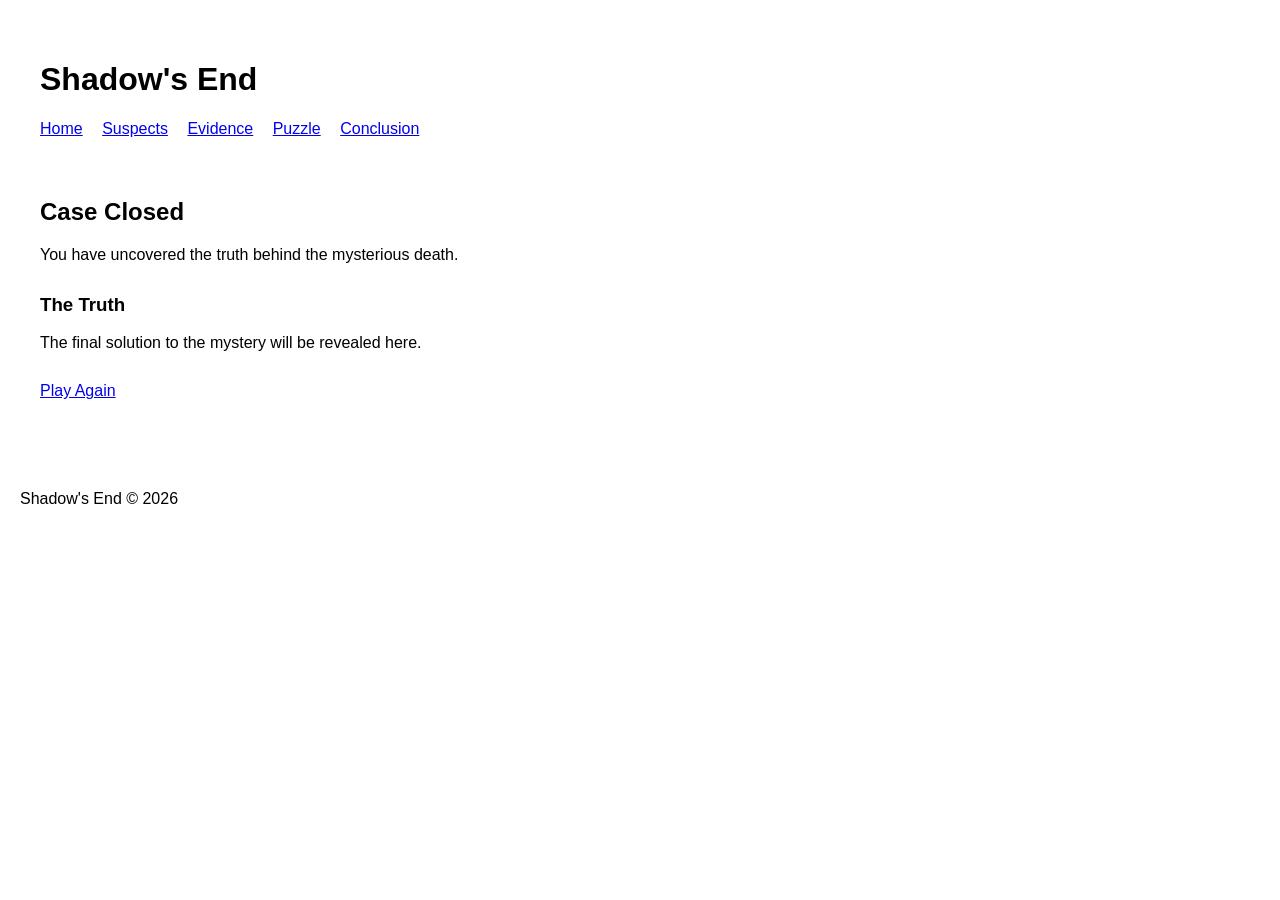
==== conclusion.html @ 4c52d328 "addede basic puzzle, evidence, conclusion and style.css for editing" ====
<!DOCTYPE html>
<html lang="en">

<head>
    <meta charset="UTF-8">
    <meta name="viewport" content="width=device-width, initial-scale=1.0">

    <title>Shadow's End - Conclusion</title>

    <link rel="stylesheet" href="styles.css">
</head>

<body>

    <!-- Header -->
    <header>

        <h1>Shadow's End</h1>

        <nav>
            <a href="index.html">Home</a>
            <a href="suspects.html">Suspects</a>
            <a href="evidence.html">Evidence</a>
            <a href="puzzle.html">Puzzle</a>
            <a href="conclusion.html">Conclusion</a>
        </nav>

    </header>


    <!-- Main Content -->
    <main>

        <section>

            <h2>Case Closed</h2>

            <p>
                You have uncovered the truth behind the mysterious death.
            </p>

        </section>


        <!-- Final Reveal -->
        <section>

            <h3>The Truth</h3>

            <p>
                The final solution to the mystery will be revealed here.
            </p>

        </section>


        <!-- Replay -->
        <section>

            <a href="index.html">Play Again</a>

        </section>

    </main>


    <footer>

        <p>Shadow's End &copy; 2026</p>

    </footer>

</body>

</html>
---- styles.css ----
body {
    font-family: Arial, sans-serif;
    margin: 0;
    padding: 20px;
}


/* Header */

header {
    padding: 20px;
}


/* Navigation */

nav a {
    margin-right: 15px;
}


/* Main Content */

main {
    padding: 20px;
}


/* Sections */

section {
    margin-bottom: 30px;
}


/* Footer */

footer {
    margin-top: 40px;
}
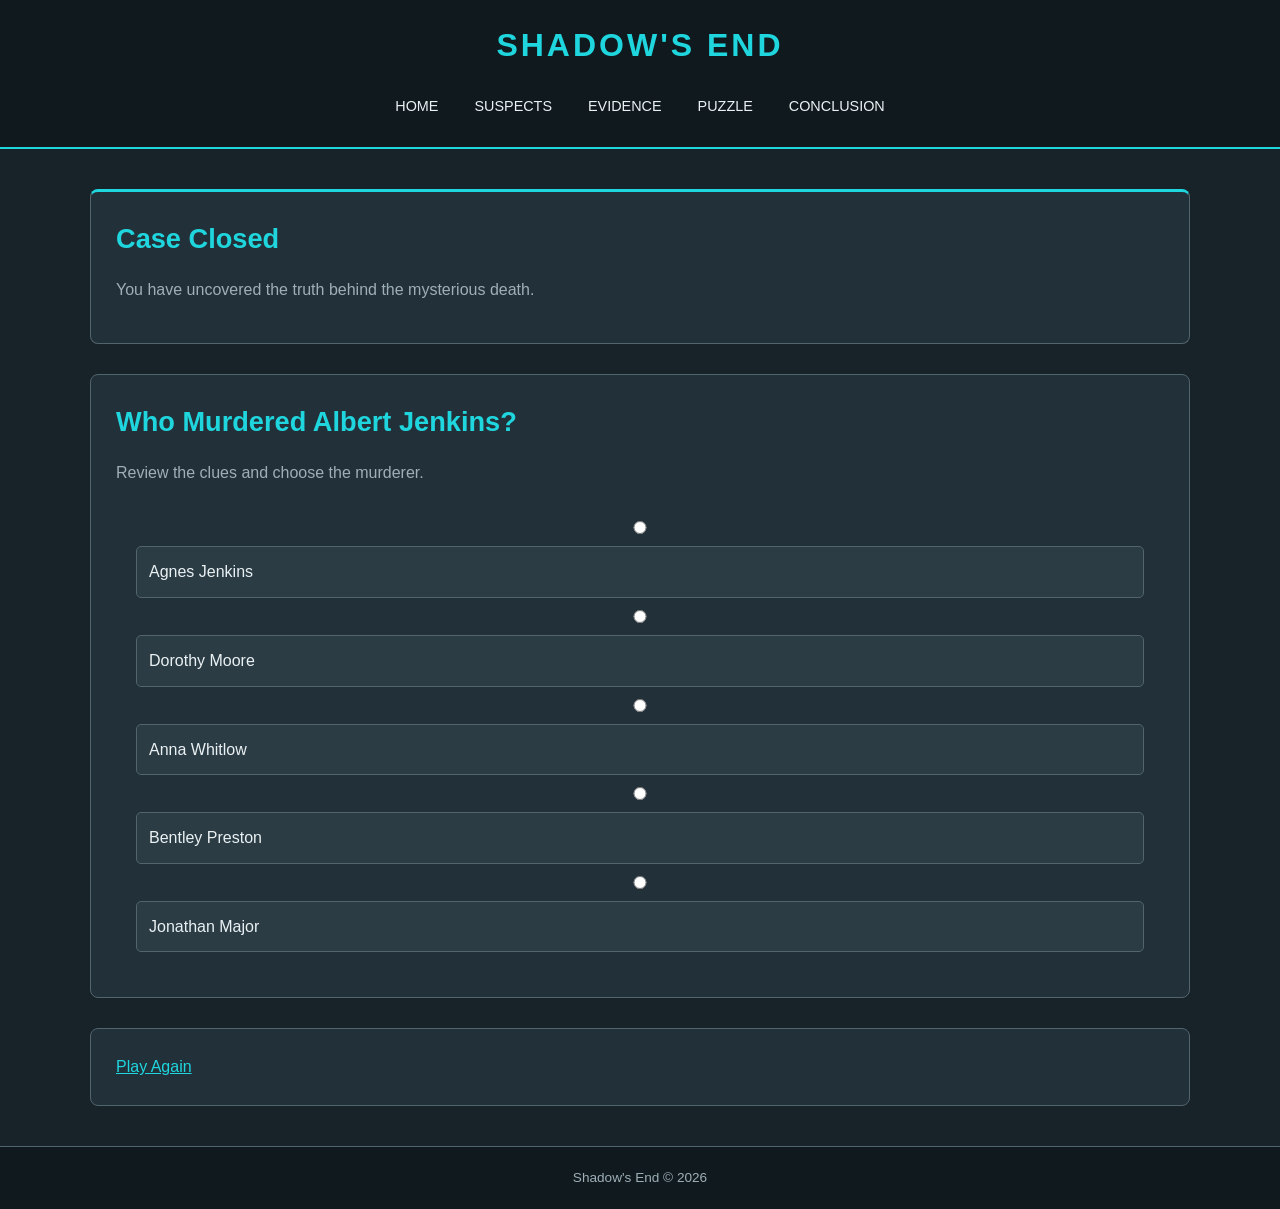
==== commit 8a24b10b: "Add torn letter puzzle and final investigation" ====
--- a/conclusion.html
+++ b/conclusion.html
@@ -42,16 +42,57 @@
         </section>
 
 
-        <!-- Final Reveal -->
-        <section>
+        
+<!-- Final Investigation -->
+<section class="final-investigation">
 
-            <h3>The Truth</h3>
+    <h2>Who Murdered Albert Jenkins?</h2>
+
+    <p>Review the clues and choose the murderer.</p>
+
+    <div class="suspect-choices">
+
+        <input type="radio" id="agnes" name="murderer">
+        <label for="agnes">Agnes Jenkins</label>
+
+        <input type="radio" id="dorothy" name="murderer">
+        <label for="dorothy">Dorothy Moore</label>
+
+        <input type="radio" id="anna" name="murderer">
+        <label for="anna">Anna Whitlow</label>
+
+        <input type="radio" id="bentley" name="murderer">
+        <label for="bentley">Bentley Preston</label>
+
+        <input type="radio" id="jonathan" name="murderer">
+        <label for="jonathan">Jonathan Major</label>
+
+        <!-- Correct Answer -->
+        <div class="case-solved">
+            <h3>CASE SOLVED!</h3>
 
             <p>
-                The final solution to the mystery will be revealed here.
+                Jonathan Major murdered Albert Jenkins
+                to hide the money he stole from the company.
+                During the blackout, he stabbed Albert
+                and planted the knife under Anna's bed.
             </p>
+        </div>
 
-        </section>
+        <!-- Incorrect Answer -->
+        <div class="case-unsolved">
+            <h3>Not Quite, Detective!</h3>
+
+            <p>
+                That suspect is incorrect.
+                Review the evidence and try again.
+            </p>
+        </div>
+
+    </div>
+
+</section>
+
 
 
         <!-- Replay -->
--- a/styles.css
+++ b/styles.css
@@ -1,40 +1,945 @@
+/* 1. COLOR VARIABLES */
+
+:root {
+    --background: #172329;
+    --panel: #223139;
+    --panel-light: #2B3C45;
+    --cyan: #20D6DE;
+    --text: #EAF1F3;
+    --muted: #9EAFB7;
+    --border: #52646D;
+}
+
+
+/* 2. GLOBAL RESET */
+
+* {
+    box-sizing: border-box;
+}
+
+html {
+    scroll-behavior: smooth;
+}
+
 body {
-    font-family: Arial, sans-serif;
     margin: 0;
+    padding: 0;
+    font-family: Arial, Helvetica, sans-serif;
+    background: var(--background);
+    color: var(--text);
+    line-height: 1.6;
+    min-height: 100vh;
+}
+
+
+/* 3. HEADER */
+
+header {
+    background: #10191E;
+    border-bottom: 2px solid var(--cyan);
     padding: 20px;
-}
-
-
-/* Header */
-
-header {
+    text-align: center;
+}
+
+header h1 {
+    margin: 0 0 15px;
+    color: var(--cyan);
+    font-size: 2rem;
+    letter-spacing: 3px;
+    text-transform: uppercase;
+}
+
+
+/* 4. NAVIGATION */
+
+nav {
+    display: flex;
+    justify-content: center;
+    align-items: center;
+    flex-wrap: wrap;
+    gap: 10px;
+}
+
+nav a {
+    color: var(--text);
+    text-decoration: none;
+    padding: 8px 12px;
+    border: 1px solid transparent;
+    border-radius: 4px;
+    font-size: 0.9rem;
+    text-transform: uppercase;
+    transition: color 0.3s ease,
+        background-color 0.3s ease,
+        border-color 0.3s ease;
+}
+
+nav a:hover {
+    color: var(--cyan);
+    border-color: var(--cyan);
+    background: var(--panel);
+}
+
+
+/* 5. MAIN CONTENT */
+
+main {
+    width: min(1100px, 92%);
+    margin: 40px auto;
+    min-height: 55vh;
+}
+
+
+/* 6. PAGE SECTIONS */
+
+main section {
+    margin-bottom: 30px;
+    padding: 25px;
+    background: var(--panel);
+    border: 1px solid var(--border);
+    border-radius: 8px;
+}
+
+main section:first-child {
+    border-top: 3px solid var(--cyan);
+}
+
+h2 {
+    color: var(--cyan);
+    font-size: 1.7rem;
+    margin-top: 0;
+    margin-bottom: 15px;
+}
+
+h3 {
+    color: var(--text);
+    margin-top: 0;
+}
+
+p {
+    color: var(--muted);
+}
+
+
+/* 7. BUTTONS */
+
+button {
+    display: inline-block;
+    padding: 11px 20px;
+    margin-top: 10px;
+    background: transparent;
+    color: var(--cyan);
+    border: 1px solid var(--cyan);
+    border-radius: 4px;
+    font-size: 1rem;
+    cursor: pointer;
+
+    transition: background-color 0.3s ease,
+        color 0.3s ease,
+        transform 0.3s ease;
+}
+
+button:hover {
+    background: var(--cyan);
+    color: #10191E;
+    transform: translateY(-2px);
+}
+
+
+/* 8. SUSPECT AND EVIDENCE CARDS */
+
+main section:has(article) {
+    display: grid;
+    grid-template-columns: repeat(2, minmax(0, 1fr));
+    gap: 20px;
+}
+
+main section:has(article) h2,
+main section:has(article)>p {
+    grid-column: 1 / -1;
+}
+
+article {
     padding: 20px;
-}
-
-
-/* Navigation */
-
-nav a {
-    margin-right: 15px;
-}
-
-
-/* Main Content */
-
-main {
+    background: var(--panel-light);
+    border: 1px solid var(--border);
+    border-left: 3px solid var(--cyan);
+    border-radius: 5px;
+
+    transition: transform 0.3s ease,
+        border-color 0.3s ease,
+        background-color 0.3s ease;
+}
+
+article:hover {
+    transform: translateY(-4px);
+    border-color: var(--cyan);
+    background: #30444D;
+}
+
+article h3 {
+    color: var(--cyan);
+}
+
+
+/* 9. EVIDENCE SCANNER PLACEHOLDER */
+
+main section div {
+    padding: 50px 20px;
+    text-align: center;
+    background: #10191E;
+    border: 1px dashed var(--cyan);
+    border-radius: 5px;
+}
+
+
+/* 10. FORMS AND INPUTS */
+
+form {
+    display: flex;
+    flex-direction: column;
+    gap: 12px;
+    max-width: 450px;
+}
+
+label {
+    color: var(--text);
+}
+
+input {
+    width: 100%;
+    padding: 12px;
+    background: #10191E;
+    color: var(--text);
+    border: 1px solid var(--border);
+    border-radius: 4px;
+    font-size: 1rem;
+}
+
+input:focus {
+    outline: 2px solid var(--cyan);
+    outline-offset: 3px;
+}
+
+
+/* 11. GENERAL LINK STYLING */
+
+main a {
+    color: var(--cyan);
+}
+
+main a:hover {
+    color: var(--text);
+}
+
+
+/* 12. KEYBOARD ACCESSIBILITY */
+
+a:focus-visible,
+button:focus-visible {
+    outline: 2px solid var(--cyan);
+    outline-offset: 4px;
+}
+
+
+/* 13. FOOTER */
+
+footer {
     padding: 20px;
-}
-
-
-/* Sections */
-
-section {
-    margin-bottom: 30px;
-}
-
-
-/* Footer */
-
-footer {
     margin-top: 40px;
-}+    text-align: center;
+    background: #10191E;
+    border-top: 1px solid var(--border);
+}
+
+footer p {
+    margin: 0;
+    font-size: 0.85rem;
+}
+
+/* Homepage hero */
+
+.hero {
+    text-align: center;
+    padding: 70px 25px !important;
+    background:
+        linear-gradient(rgba(16, 25, 30, 0.75),
+            rgba(16, 25, 30, 0.95)),
+        var(--panel);
+}
+
+.hero h2 {
+    font-size: 2.2rem;
+    letter-spacing: 2px;
+}
+
+.hero p {
+    max-width: 650px;
+    margin: 0 auto 20px;
+}
+
+
+/* ==========================================
+   SHADOW'S END - HOMEPAGE DESIGN
+   ========================================== */
+
+
+/* HEADER */
+
+.site-header {
+    display: flex;
+    align-items: center;
+    justify-content: space-between;
+    gap: 24px;
+    padding: 16px 5%;
+    background: #10191e;
+    border-bottom: 1px solid var(--cyan);
+    text-align: left;
+}
+
+.site-header .site-logo {
+    color: var(--cyan);
+    font-family: Georgia, "Times New Roman", serif;
+    font-size: clamp(1.2rem, 2.4vw, 2rem);
+    font-weight: bold;
+    letter-spacing: 2px;
+    text-decoration: none;
+    white-space: nowrap;
+}
+
+.site-header nav {
+    display: flex;
+    align-items: center;
+    justify-content: flex-end;
+    gap: 8px;
+}
+
+.site-header nav a {
+    padding: 10px 13px;
+    border: 1px solid transparent;
+    border-radius: 0;
+    color: var(--text);
+    font-size: 0.82rem;
+    letter-spacing: 1px;
+}
+
+.site-header nav a:hover,
+.site-header nav a.active {
+    color: var(--cyan);
+    border-bottom: 2px solid var(--cyan);
+    background: transparent;
+}
+
+
+/* HOMEPAGE MAIN AREA */
+
+.home-main {
+    width: 100%;
+    max-width: none;
+    margin: 0;
+    min-height: auto;
+}
+
+
+/* MANSION HERO */
+
+.home-page .hero {
+    position: relative;
+    display: flex;
+    align-items: center;
+    min-height: 510px;
+    padding: 65px 6%;
+    overflow: hidden;
+    border-bottom: 1px solid var(--cyan);
+    border-radius: 0;
+
+    background-color: #10191e;
+
+    background-image:
+        linear-gradient(90deg,
+            rgba(8, 18, 24, 0.98) 0%,
+            rgba(8, 18, 24, 0.88) 32%,
+            rgba(8, 18, 24, 0.38) 65%,
+            rgba(8, 18, 24, 0.12) 100%),
+        url("images/mansion.jpg");
+
+    background-position: center, center 55%;
+    background-size: cover;
+    background-repeat: no-repeat;
+}
+
+.hero-content {
+    position: relative;
+    z-index: 1;
+    width: 100%;
+    max-width: 540px;
+}
+
+.home-page .hero .eyebrow,
+.case-content .eyebrow {
+    color: var(--cyan);
+    font-size: 0.78rem;
+    letter-spacing: 4px;
+    text-transform: uppercase;
+    margin-bottom: 18px;
+}
+
+.home-page .hero h1 {
+    margin: 0 0 12px;
+    color: var(--cyan);
+    font-family: Georgia, "Times New Roman", serif;
+    font-size: clamp(2.7rem, 6vw, 5rem);
+    line-height: 1.05;
+    letter-spacing: 2px;
+}
+
+.home-page .hero h2 {
+    color: var(--text);
+    font-family: Georgia, "Times New Roman", serif;
+    font-size: clamp(1rem, 2vw, 1.35rem);
+    font-weight: normal;
+    letter-spacing: 2px;
+    text-transform: uppercase;
+    margin: 0 0 22px;
+}
+
+.hero-description {
+    max-width: 480px;
+    color: #D0DCE1;
+    font-size: 1.02rem;
+    line-height: 1.8;
+    margin-bottom: 28px;
+}
+
+
+/* BEGIN INVESTIGATION BUTTON */
+
+.primary-button {
+    display: inline-flex;
+    align-items: center;
+    justify-content: space-between;
+    gap: 24px;
+    padding: 15px 22px;
+
+    color: var(--cyan);
+    background: rgba(8, 18, 24, 0.65);
+    border: 1px solid var(--cyan);
+    border-radius: 4px;
+
+    font-size: 0.88rem;
+    font-weight: bold;
+    letter-spacing: 1.5px;
+    text-decoration: none;
+    text-transform: uppercase;
+
+    transition:
+        background-color 0.3s ease,
+        color 0.3s ease,
+        transform 0.3s ease,
+        box-shadow 0.3s ease;
+}
+
+.primary-button span {
+    font-size: 1.3rem;
+}
+
+.primary-button:hover {
+    color: #10191e;
+    background: var(--cyan);
+    transform: translateY(-3px);
+    box-shadow: 0 0 20px rgba(32, 214, 222, 0.25);
+}
+
+
+/* CASE OVERVIEW SECTION */
+
+.home-page .case-overview {
+    position: relative;
+    display: grid;
+    grid-template-columns: minmax(0, 1fr) minmax(0, 1fr);
+    align-items: center;
+    gap: 40px;
+
+    padding: 65px 6%;
+    margin: 0;
+
+    /* Background photo fills the entire section */
+    background-color: #10191e;
+    background-image:
+        linear-gradient(90deg,
+            rgba(8, 18, 24, 0.98) 0%,
+            rgba(8, 18, 24, 0.88) 32%,
+            rgba(8, 18, 24, 0.38) 65%,
+            rgba(8, 18, 24, 0.12) 100%),
+        url("images/evidence-dinner.jpg");
+
+    background-position: center, center;
+    background-size: cover;
+    background-repeat: no-repeat;
+
+    border: none;
+    border-bottom: 1px solid var(--border);
+    border-radius: 0;
+}
+
+/* TEXT OVERLAY ON THE EVIDENCE BACKGROUND */
+
+.case-content {
+    position: relative;
+    z-index: 1;
+    min-width: 0;
+
+    padding: 25px;
+    background: rgba(13, 25, 31, 0.70);
+    border-left: 2px solid var(--cyan);
+    backdrop-filter: blur(3px);
+}
+
+
+/* EVIDENCE PHOTO */
+
+.case-image {
+    display: none;
+}
+
+.case-image img {
+    display: block;
+    width: 100%;
+    height: 310px;
+    object-fit: cover;
+    object-position: center;
+    filter: brightness(0.8) contrast(1.05);
+
+    transition:
+        transform 0.5s ease,
+        filter 0.5s ease;
+}
+
+.case-image:hover img {
+    transform: scale(1.04);
+    filter: brightness(1) contrast(1.05);
+}
+
+
+/* CASE TEXT */
+
+.case-content {
+    min-width: 0;
+}
+
+.case-content .eyebrow {
+    margin-top: 0;
+    margin-bottom: 10px;
+}
+
+.case-content h2 {
+    color: var(--text);
+    font-family: Georgia, "Times New Roman", serif;
+    font-size: clamp(1.8rem, 3vw, 2.6rem);
+    font-weight: normal;
+    line-height: 1.2;
+    margin: 0 0 18px;
+}
+
+.case-content>p:not(.eyebrow) {
+    color: #C0CDD3;
+    font-size: 0.98rem;
+    line-height: 1.8;
+}
+
+
+/* CASE DETAILS */
+
+.case-details {
+    display: grid;
+    grid-template-columns: repeat(3, minmax(0, 1fr));
+    gap: 18px;
+    margin-top: 28px;
+    padding-top: 20px;
+    border-top: 1px solid var(--border);
+}
+
+.case-detail {
+    display: flex;
+    flex-direction: column;
+    gap: 6px;
+    overflow-wrap: anywhere;
+}
+
+.detail-label {
+    color: var(--cyan);
+    font-size: 0.68rem;
+    font-weight: bold;
+    letter-spacing: 1.5px;
+}
+
+.case-detail span:last-child {
+    color: var(--text);
+    font-size: 0.84rem;
+}
+
+
+/* EVIDENCE LINK */
+
+/* Hover effect */
+
+.text-link:hover {
+    color: #10191e;
+    background: var(--cyan);
+
+    transform: translateY(-3px);
+
+    box-shadow: 0 0 20px rgba(32, 214, 222, 0.25);
+}
+
+/* Keyboard accessibility */
+
+.text-link:focus-visible {
+    outline: 2px solid var(--text);
+    outline-offset: 4px;
+}
+
+
+/* FOOTER */
+
+.site-footer {
+    margin: 0;
+    padding: 25px 15px;
+    background: #10191e;
+    border-top: 1px solid var(--cyan);
+    text-align: center;
+}
+
+.site-footer p {
+    color: var(--muted);
+    font-family: Georgia, "Times New Roman", serif;
+    font-size: 0.8rem;
+    letter-spacing: 2px;
+}
+
+
+/* TABLET */
+
+@media (max-width: 900px) {
+
+    .site-header {
+        flex-direction: column;
+        gap: 12px;
+    }
+
+    .site-header nav {
+        justify-content: center;
+        flex-wrap: wrap;
+    }
+
+    .home-page .hero {
+        min-height: 460px;
+        background-position: center, 60% center;
+    }
+
+    .home-page .case-overview {
+        gap: 25px;
+        padding: 40px 5%;
+    }
+
+    .case-details {
+        grid-template-columns: 1fr;
+        gap: 12px;
+    }
+
+    .case-image img {
+        height: 270px;
+    }
+}
+
+
+/* MOBILE */
+
+@media (max-width: 600px) {
+
+    .site-header {
+        padding: 18px 12px;
+    }
+
+    .site-header .site-logo {
+        white-space: normal;
+        text-align: center;
+    }
+
+    .site-header nav {
+        gap: 3px;
+    }
+
+    .site-header nav a {
+        padding: 8px 7px;
+        font-size: 0.68rem;
+        letter-spacing: 0.5px;
+    }
+
+    .home-page .hero {
+        min-height: 500px;
+        padding: 45px 7%;
+
+        background-image:
+            linear-gradient(90deg,
+                rgba(8, 18, 24, 0.94),
+                rgba(8, 18, 24, 0.70)),
+            url("images/mansion.jpg");
+
+        background-position: center, 62% center;
+    }
+
+    .home-page .hero h1 {
+        font-size: clamp(2.4rem, 11vw, 3.5rem);
+        overflow-wrap: anywhere;
+    }
+
+    .home-page .hero h2 {
+        font-size: 1rem;
+        line-height: 1.6;
+    }
+
+    .home-page .hero .eyebrow,
+    .case-content .eyebrow {
+        font-size: 0.68rem;
+        letter-spacing: 2px;
+    }
+
+    .hero-description {
+        font-size: 0.95rem;
+    }
+
+    .primary-button {
+        gap: 12px;
+        padding: 13px 15px;
+        font-size: 0.76rem;
+    }
+
+    .home-page .case-overview {
+        grid-template-columns: 1fr;
+        gap: 20px;
+        padding: 35px 6%;
+
+        background-position: center, 60% center;
+    }
+
+    .case-content {
+        padding: 20px;
+    }
+
+    .case-content h2 {
+        font-size: 1.9rem;
+    }
+
+    .case-details {
+        grid-template-columns: 1fr;
+    }
+}
+
+
+
+/* ==========================================
+   SHADOW'S END - TORN LETTER PUZZLE
+   ========================================== */
+
+/* Letter fragments */
+.letter-puzzle .letter-pieces {
+    display: grid;
+    grid-template-columns: repeat(2, minmax(0, 1fr));
+    gap: 20px;
+    margin: 25px 0;
+    padding: 0;
+    background: transparent;
+    border: none;
+}
+
+/* Individual torn paper pieces */
+.letter-puzzle .letter-piece {
+    background: #e8d8b5;
+    color: #2b2118;
+    padding: 20px;
+    border: 2px dashed #80684a;
+    border-radius: 6px;
+    transform: rotate(-1deg);
+    transition: transform 0.3s ease;
+}
+
+.letter-puzzle .letter-piece:nth-child(even) {
+    transform: rotate(2deg);
+}
+
+.letter-puzzle .letter-piece:hover {
+    transform: scale(1.03);
+}
+
+/* Text on the paper */
+.letter-puzzle .letter-piece h4,
+.letter-puzzle .letter-piece p {
+    color: #2b2118;
+}
+
+/* Answer choices */
+.letter-puzzle .letter-answers {
+    display: grid;
+    grid-template-columns: 1fr;
+    gap: 12px;
+    margin-top: 20px;
+    padding: 15px;
+    background: transparent;
+    border: none;
+    text-align: left;
+}
+
+.letter-puzzle .letter-answers input[type="radio"] {
+    width: auto;
+    margin: 0;
+    accent-color: var(--cyan);
+}
+
+.letter-puzzle .letter-answers label {
+    cursor: pointer;
+    padding: 10px;
+    border: 1px solid var(--border);
+    border-radius: 5px;
+}
+
+/* Hide results until an answer is selected */
+.letter-puzzle .letter-success,
+.letter-puzzle .letter-error {
+    display: none;
+    padding: 20px;
+    margin-top: 15px;
+    border-radius: 6px;
+}
+
+/* Correct answer message */
+.letter-puzzle .letter-success {
+    background: #e8d8b5;
+    color: #2b2118;
+    border: 2px solid #80684a;
+}
+
+.letter-puzzle .letter-success h3,
+.letter-puzzle .letter-success p {
+    color: #2b2118;
+}
+
+/* Incorrect answer message */
+.letter-puzzle .letter-error {
+    background: #4a2626;
+    color: white;
+    border: 1px solid #d77a7a;
+}
+
+.letter-puzzle .letter-error p {
+    color: white;
+}
+
+/* Show success when correct answer is selected */
+.letter-puzzle .letter-answers:has(#order-two:checked)
+.letter-success {
+    display: block;
+}
+
+/* Show error when wrong answer is selected */
+.letter-puzzle .letter-answers:has(
+    #order-one:checked,
+    #order-three:checked,
+    #order-four:checked
+) .letter-error {
+    display: block;
+}
+
+/* Mobile layout */
+@media (max-width: 600px) {
+    .letter-puzzle .letter-pieces {
+        grid-template-columns: 1fr;
+    }
+}
+
+/* Reduced motion accessibility */
+@media (prefers-reduced-motion: reduce) {
+    .letter-puzzle .letter-piece {
+        transition: none;
+    }
+}
+
+
+
+/* ==========================================
+   FINAL INVESTIGATION
+   ========================================== */
+
+.final-investigation .suspect-choices {
+    display: grid;
+    grid-template-columns: 1fr;
+    gap: 12px;
+    padding: 20px;
+    background: transparent;
+    border: none;
+    text-align: left;
+}
+
+/* Suspect choices */
+.final-investigation input[type="radio"] {
+    width: auto;
+    margin: 0;
+    accent-color: var(--cyan);
+}
+
+.final-investigation .suspect-choices label {
+    padding: 12px;
+    background: var(--panel-light);
+    border: 1px solid var(--border);
+    border-radius: 5px;
+    cursor: pointer;
+}
+
+.final-investigation .suspect-choices label:hover {
+    border-color: var(--cyan);
+}
+
+/* Hide both results at first */
+.final-investigation .case-solved,
+.final-investigation .case-unsolved {
+    display: none;
+    padding: 20px;
+    margin-top: 15px;
+    border-radius: 6px;
+}
+
+/* Correct answer */
+.final-investigation .case-solved {
+    background: #183c34;
+    border: 2px solid #49cba3;
+}
+
+.final-investigation .case-solved h3 {
+    color: #49cba3;
+}
+
+/* Incorrect answer */
+.final-investigation .case-unsolved {
+    background: #4a2626;
+    border: 2px solid #d77a7a;
+}
+
+.final-investigation .case-unsolved h3 {
+    color: #ffb0b0;
+}
+
+/* Show correct message when Jonathan is selected */
+.final-investigation .suspect-choices:has(#jonathan:checked)
+.case-solved {
+    display: block;
+}
+
+/* Show incorrect message for other suspects */
+.final-investigation .suspect-choices:has(
+    #agnes:checked,
+    #dorothy:checked,
+    #anna:checked,
+    #bentley:checked
+) .case-unsolved {
+    display: block;
+}
+
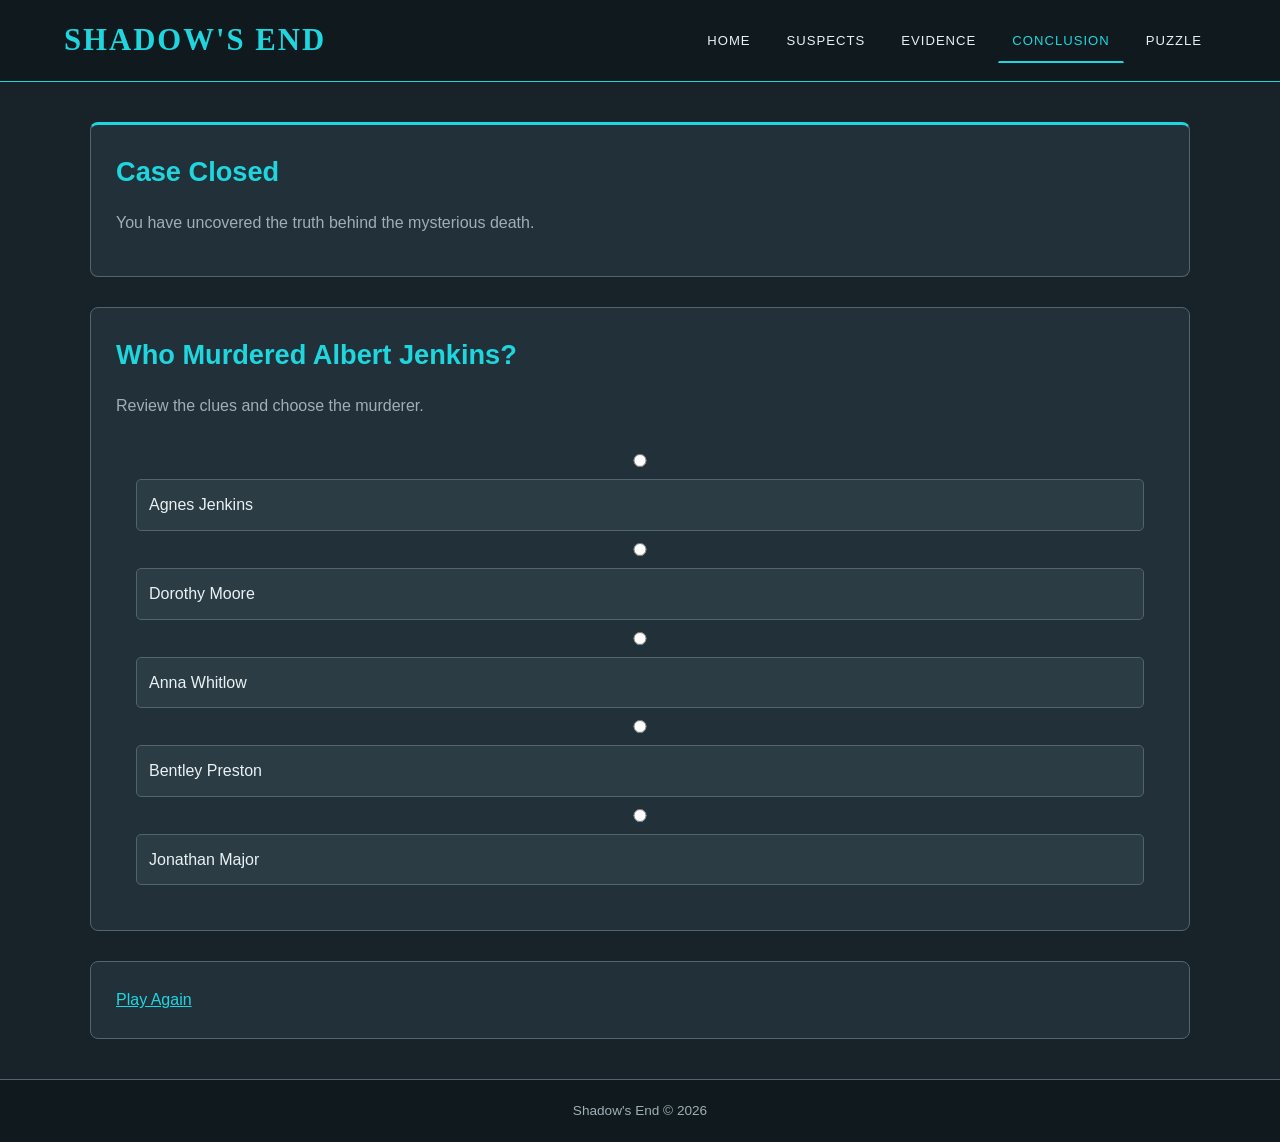
==== commit 72f67620: "Changes to header for seemless navigation" ====
--- a/conclusion.html
+++ b/conclusion.html
@@ -12,19 +12,19 @@
 
 <body>
 
-    <!-- Header -->
-    <header>
-
-        <h1>Shadow's End</h1>
-
+    <!-- Site Header and Navigation -->
+    <header class="site-header">
+    
+        <a class="site-logo" href="index.html">SHADOW'S END</a>
+    
         <nav>
             <a href="index.html">Home</a>
             <a href="suspects.html">Suspects</a>
             <a href="evidence.html">Evidence</a>
+            <a class="active" href="conclusion.html">Conclusion</a>
             <a href="puzzle.html">Puzzle</a>
-            <a href="conclusion.html">Conclusion</a>
         </nav>
-
+    
     </header>
 
 
--- a/styles.css
+++ b/styles.css
@@ -750,6 +750,7 @@
     padding: 0;
     background: transparent;
     border: none;
+    width: 100%
 }
 
 /* Individual torn paper pieces */
@@ -759,17 +760,12 @@
     padding: 20px;
     border: 2px dashed #80684a;
     border-radius: 6px;
-    transform: rotate(-1deg);
-    transition: transform 0.3s ease;
-}
-
-.letter-puzzle .letter-piece:nth-child(even) {
-    transform: rotate(2deg);
-}
-
-.letter-puzzle .letter-piece:hover {
-    transform: scale(1.03);
-}
+    min-width: 0;
+    
+}
+
+
+
 
 /* Text on the paper */
 .letter-puzzle .letter-piece h4,
@@ -835,17 +831,14 @@
 }
 
 /* Show success when correct answer is selected */
-.letter-puzzle .letter-answers:has(#order-two:checked)
-.letter-success {
+/* Show success when the correct order is selected */
+.letter-puzzle .letter-answers:has(#piece-one option[value="B"]:checked):has(#piece-two option[value="D"]:checked):has(#piece-three option[value="A"]:checked):has(#piece-four option[value="C"]:checked) .letter-success {
     display: block;
 }
 
-/* Show error when wrong answer is selected */
-.letter-puzzle .letter-answers:has(
-    #order-one:checked,
-    #order-three:checked,
-    #order-four:checked
-) .letter-error {
+
+/* Show error when all four pieces are selected incorrectly */
+.letter-puzzle .letter-answers:has(#piece-one option:not([value=""]):checked):has(#piece-two option:not([value=""]):checked):has(#piece-three option:not([value=""]):checked):has(#piece-four option:not([value=""]):checked):not(:has(#piece-one option[value="B"]:checked):has(#piece-two option[value="D"]:checked):has(#piece-three option[value="A"]:checked):has(#piece-four option[value="C"]:checked)) .letter-error {
     display: block;
 }
 
@@ -943,3 +936,30 @@
     display: block;
 }
 
+/* Albert Jenkins picture */
+.victim-image {
+    width: 80px;
+    height: 80px;
+    object-fit: cover;
+    border-radius: 8px;
+}
+
+
+/* Suspect pictures */
+.suspect-card img {
+    width: 180px;
+    height: 180px;
+    object-fit: cover;
+    border-radius: 8px;
+    display: block;
+    margin: 0 auto 15px;
+}
+
+/* Albert Jenkins picture */
+.victim-image {
+    width: 190px;
+    height: 190px;
+    object-fit: cover;
+    display: block;
+    margin: 10px auto;
+}
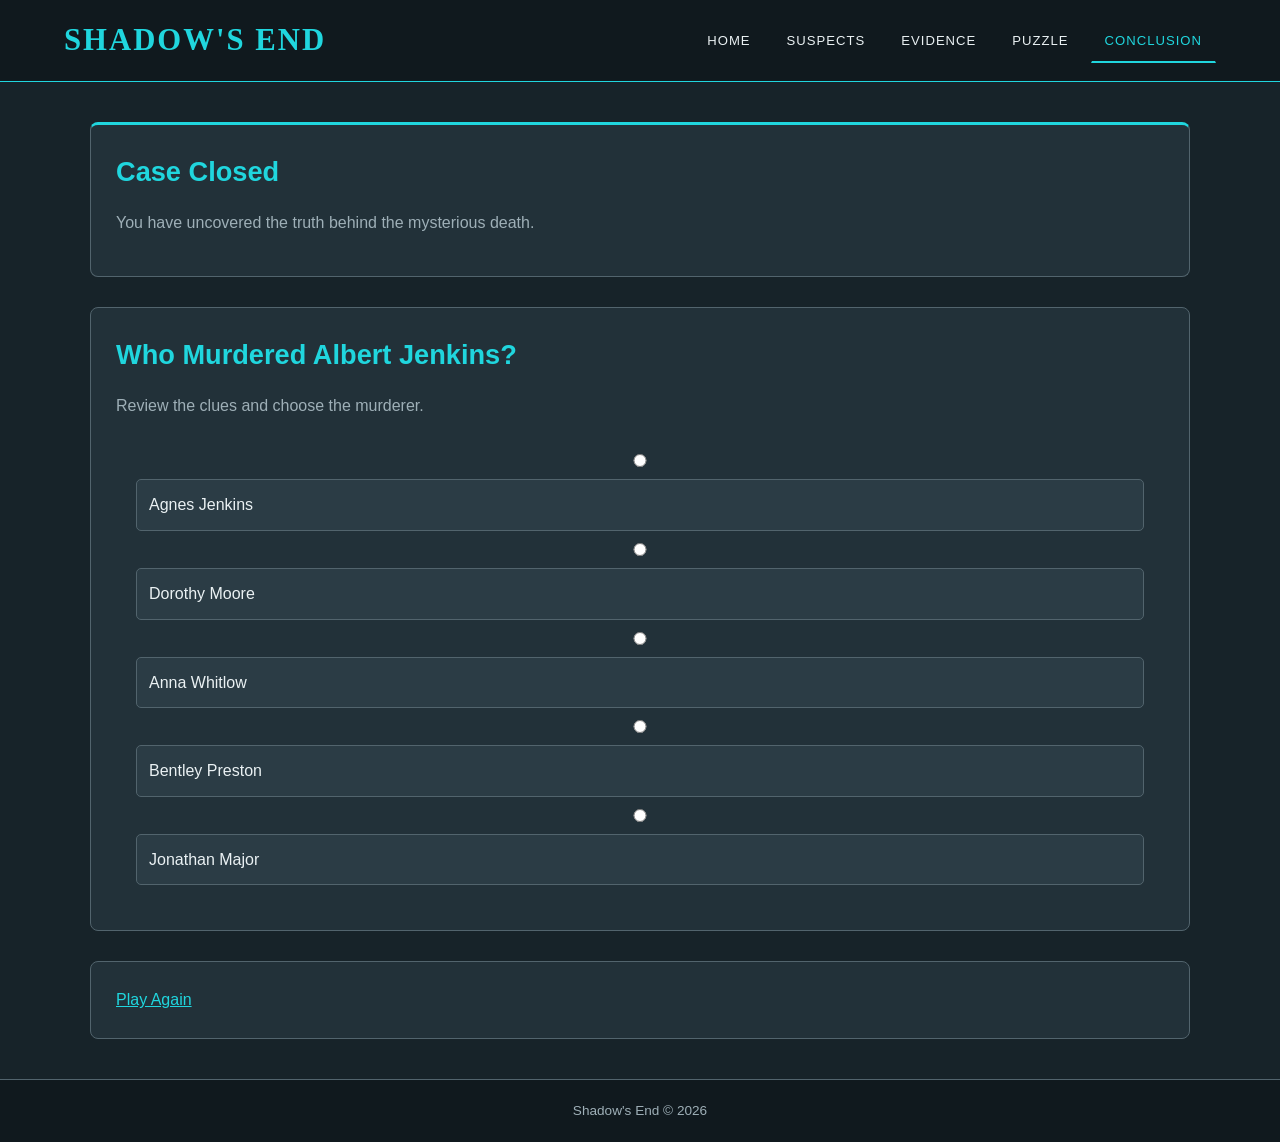
==== commit f0615045: "fixed puzzle/conclusion swapping" ====
--- a/conclusion.html
+++ b/conclusion.html
@@ -21,8 +21,9 @@
             <a href="index.html">Home</a>
             <a href="suspects.html">Suspects</a>
             <a href="evidence.html">Evidence</a>
+            <a href="puzzle.html">Puzzle</a>
             <a class="active" href="conclusion.html">Conclusion</a>
-            <a href="puzzle.html">Puzzle</a>
+            
         </nav>
     
     </header>
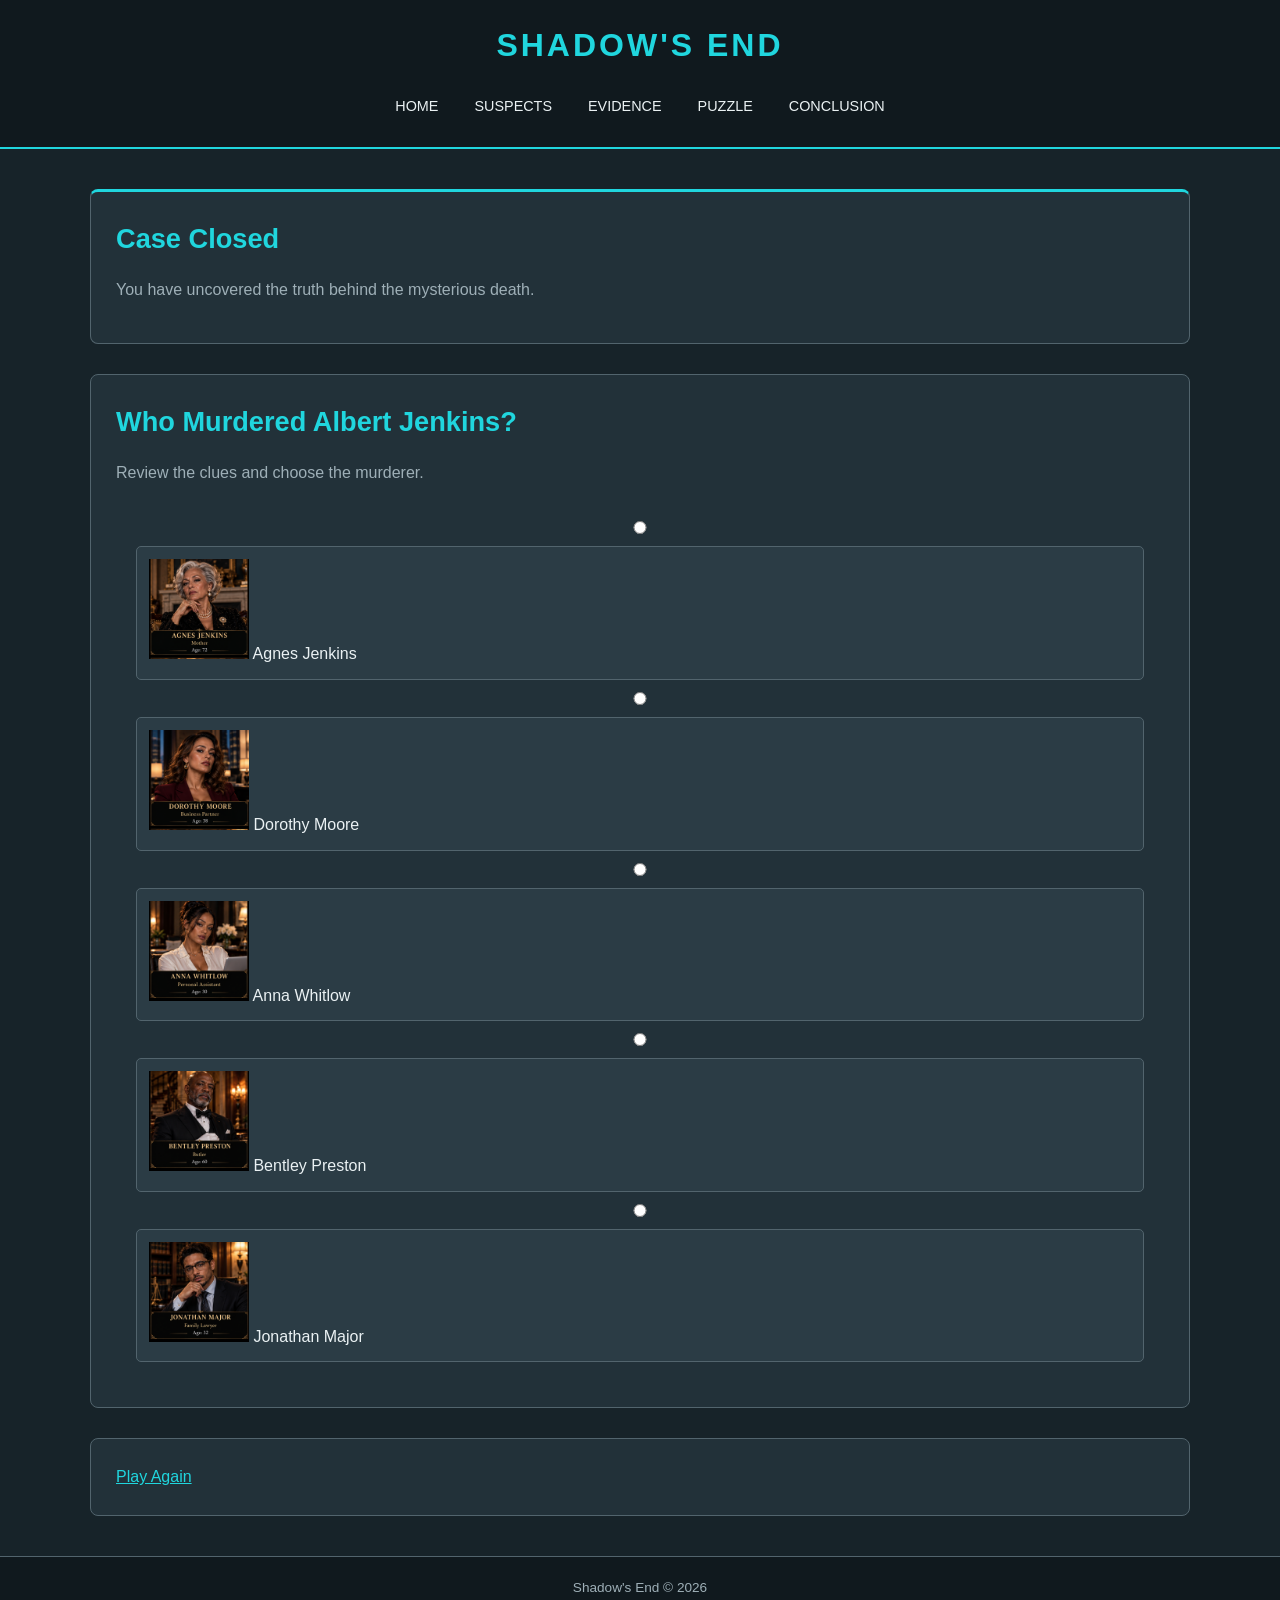
==== commit ed24ee61: "Update letter puzzle and conclusion" ====
--- a/conclusion.html
+++ b/conclusion.html
@@ -12,20 +12,19 @@
 
 <body>
 
-    <!-- Site Header and Navigation -->
-    <header class="site-header">
-    
-        <a class="site-logo" href="index.html">SHADOW'S END</a>
-    
+    <!-- Header -->
+    <header>
+
+        <h1>Shadow's End</h1>
+
         <nav>
             <a href="index.html">Home</a>
             <a href="suspects.html">Suspects</a>
             <a href="evidence.html">Evidence</a>
             <a href="puzzle.html">Puzzle</a>
-            <a class="active" href="conclusion.html">Conclusion</a>
-            
+            <a href="conclusion.html">Conclusion</a>
         </nav>
-    
+
     </header>
 
 
@@ -54,20 +53,34 @@
     <div class="suspect-choices">
 
         <input type="radio" id="agnes" name="murderer">
-        <label for="agnes">Agnes Jenkins</label>
+<label for="agnes">
+    <img src="images/agnes_jenkins.jpg" alt="Agnes Jenkins">
+    Agnes Jenkins
+</label>
 
-        <input type="radio" id="dorothy" name="murderer">
-        <label for="dorothy">Dorothy Moore</label>
+<input type="radio" id="dorothy" name="murderer">
+<label for="dorothy">
+    <img src="images/dorothy_moore.jpg" alt="Dorothy Moore">
+    Dorothy Moore
+</label>
 
-        <input type="radio" id="anna" name="murderer">
-        <label for="anna">Anna Whitlow</label>
+<input type="radio" id="anna" name="murderer">
+<label for="anna">
+    <img src="images/anna_whitlow.jpg" alt="Anna Whitlow">
+    Anna Whitlow
+</label>
 
-        <input type="radio" id="bentley" name="murderer">
-        <label for="bentley">Bentley Preston</label>
+<input type="radio" id="bentley" name="murderer">
+<label for="bentley">
+    <img src="images/bentley_preston.jpg" alt="Bentley Preston">
+    Bentley Preston
+</label>
 
-        <input type="radio" id="jonathan" name="murderer">
-        <label for="jonathan">Jonathan Major</label>
-
+<input type="radio" id="jonathan" name="murderer">
+<label for="jonathan">
+    <img src="images/jonathan_major.jpg" alt="Jonathan Major">
+    Jonathan Major
+</label>
         <!-- Correct Answer -->
         <div class="case-solved">
             <h3>CASE SOLVED!</h3>
--- a/styles.css
+++ b/styles.css
@@ -962,4 +962,33 @@
     object-fit: cover;
     display: block;
     margin: 10px auto;
+}
+
+.letter-image {
+    display: block;
+    width: 100%;
+    max-width: 550px;
+    height: auto;
+    margin: 20px auto;
+    border-radius: 6px;
+}
+
+.letter-puzzle .letter-pieces {
+    grid-template-columns: 1fr 1fr;
+    max-width: 700px;
+    margin: 20px auto;
+}
+
+.letter-puzzle {
+    display: block;
+}
+
+main section.letter-puzzle {
+    display: block;
+}
+
+.final-investigation img {
+    width: 100px;
+    height: 100px;
+    object-fit: cover;
 }
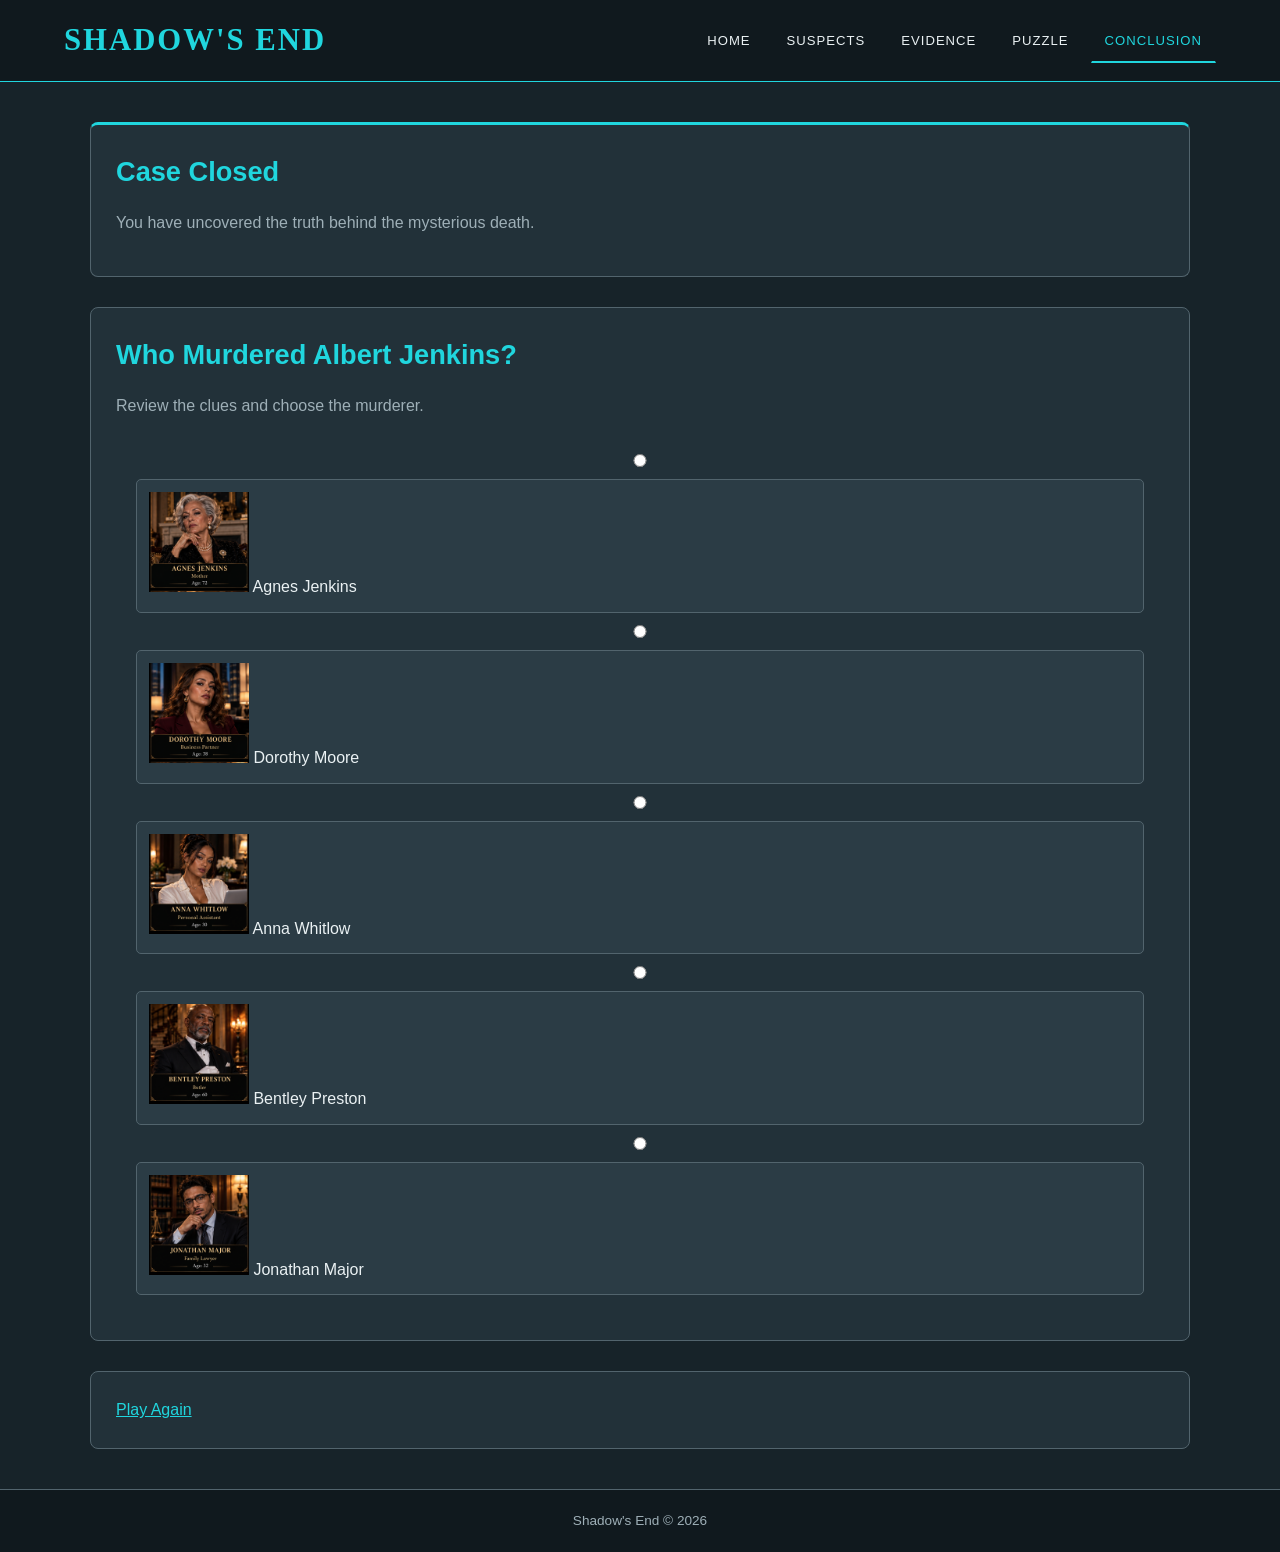
==== commit f341f35c: "Merge pull request #8 from wildheart156/cmoore Update letter puzzle and conclusion" ====
--- a/conclusion.html
+++ b/conclusion.html
@@ -12,19 +12,20 @@
 
 <body>
 
-    <!-- Header -->
-    <header>
-
-        <h1>Shadow's End</h1>
-
+    <!-- Site Header and Navigation -->
+    <header class="site-header">
+    
+        <a class="site-logo" href="index.html">SHADOW'S END</a>
+    
         <nav>
             <a href="index.html">Home</a>
             <a href="suspects.html">Suspects</a>
             <a href="evidence.html">Evidence</a>
             <a href="puzzle.html">Puzzle</a>
-            <a href="conclusion.html">Conclusion</a>
+            <a class="active" href="conclusion.html">Conclusion</a>
+            
         </nav>
-
+    
     </header>
 
 
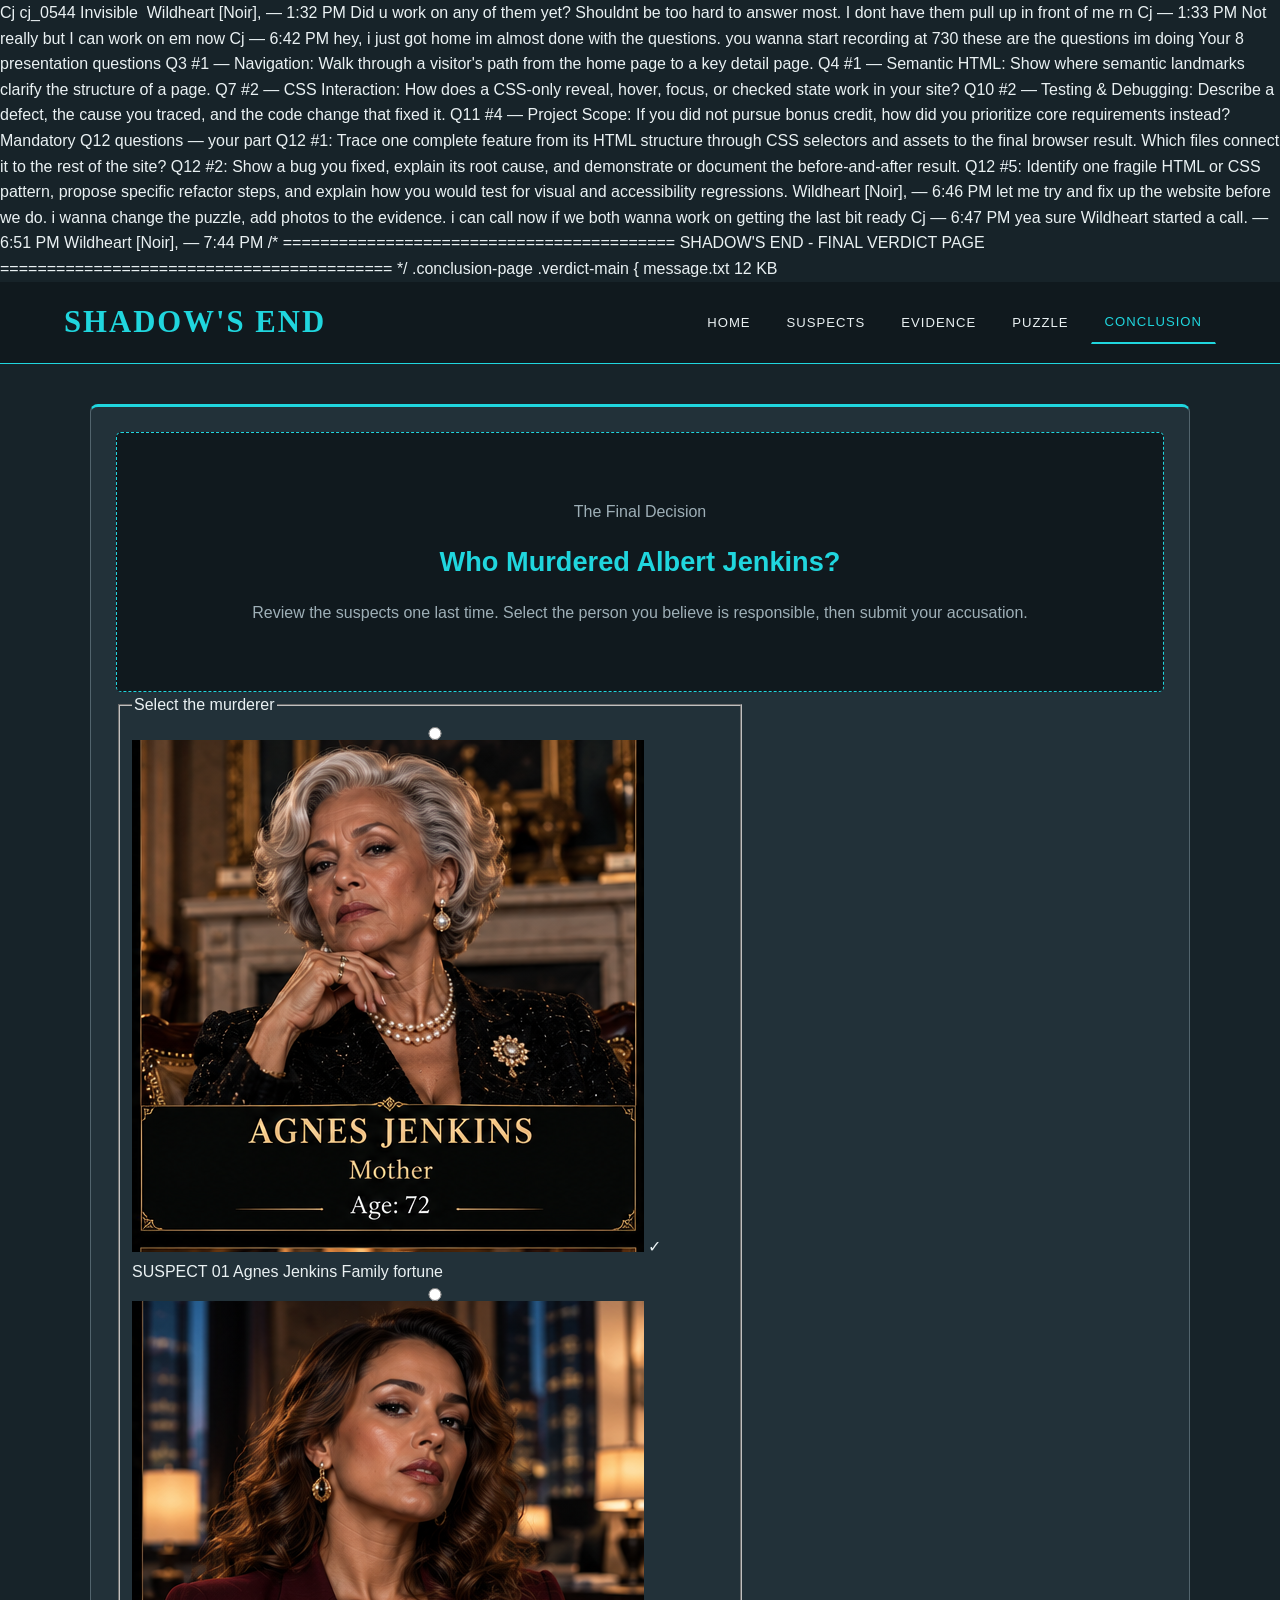
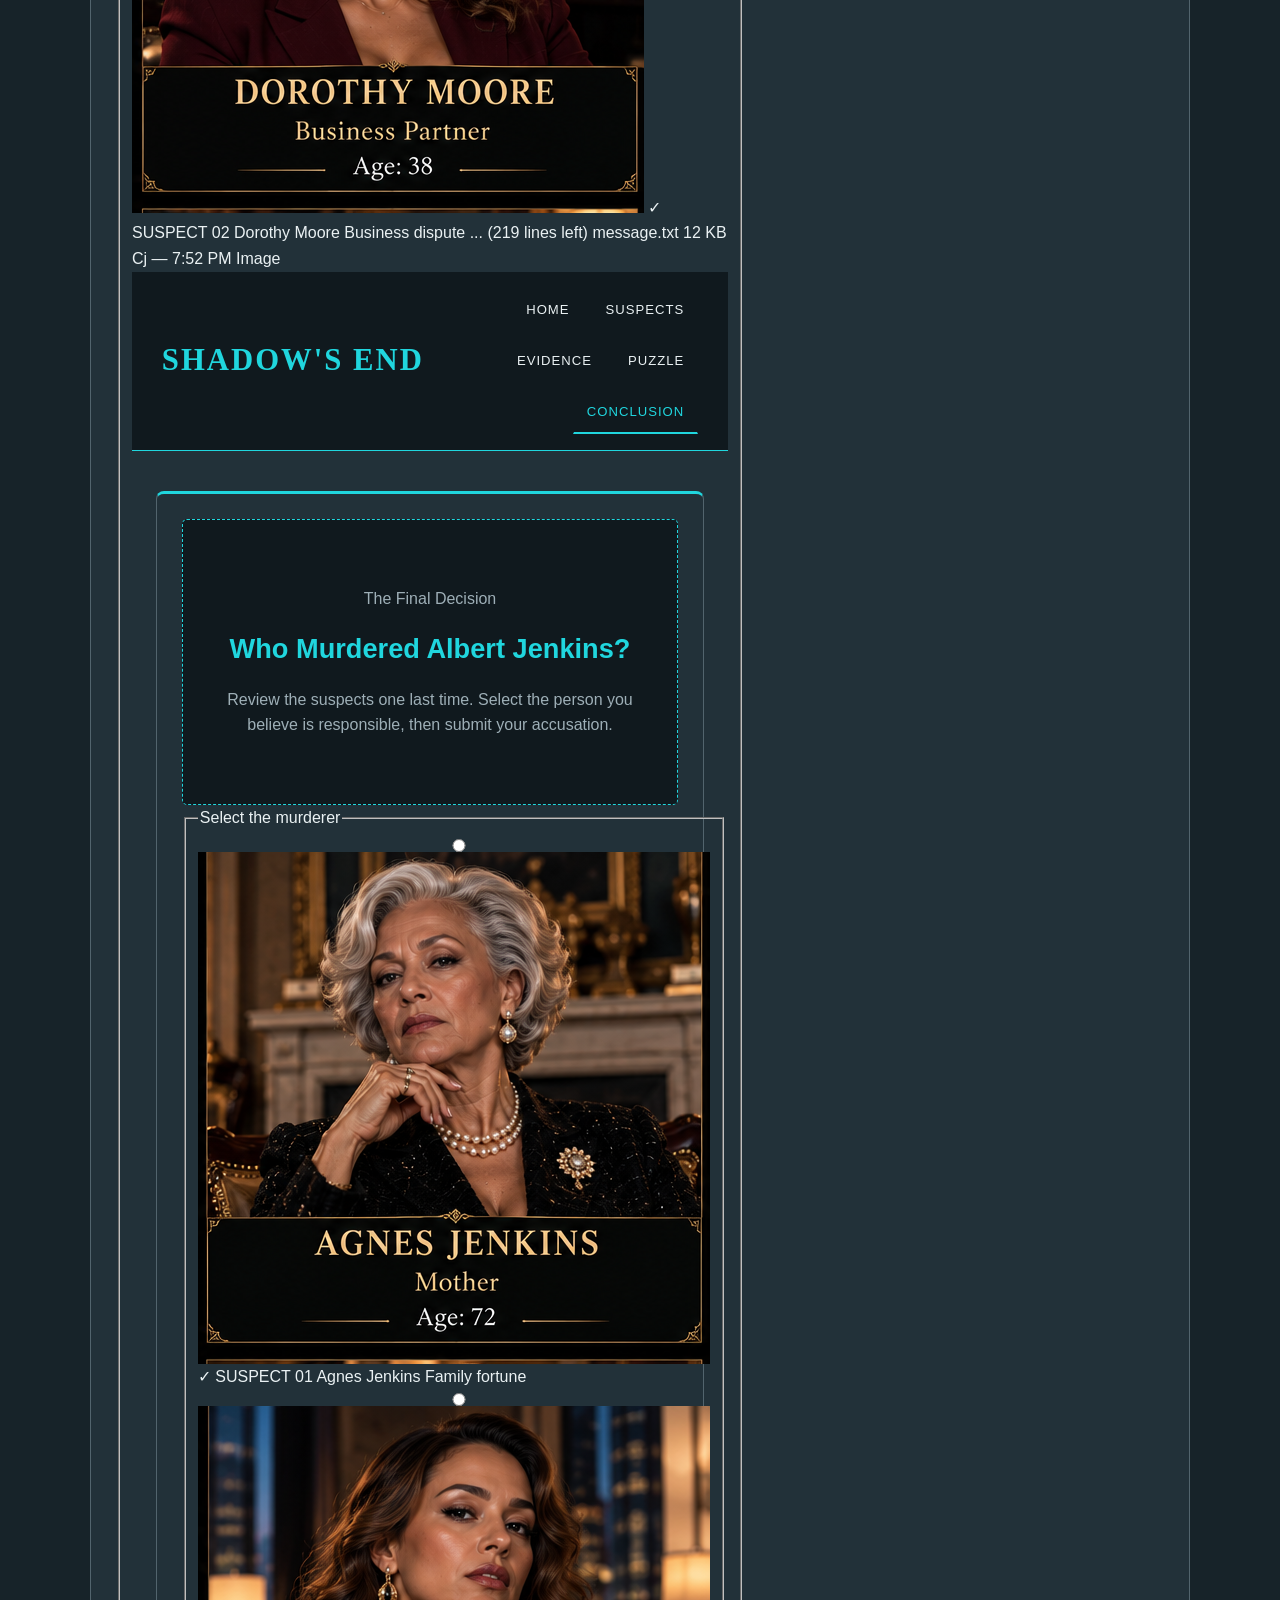
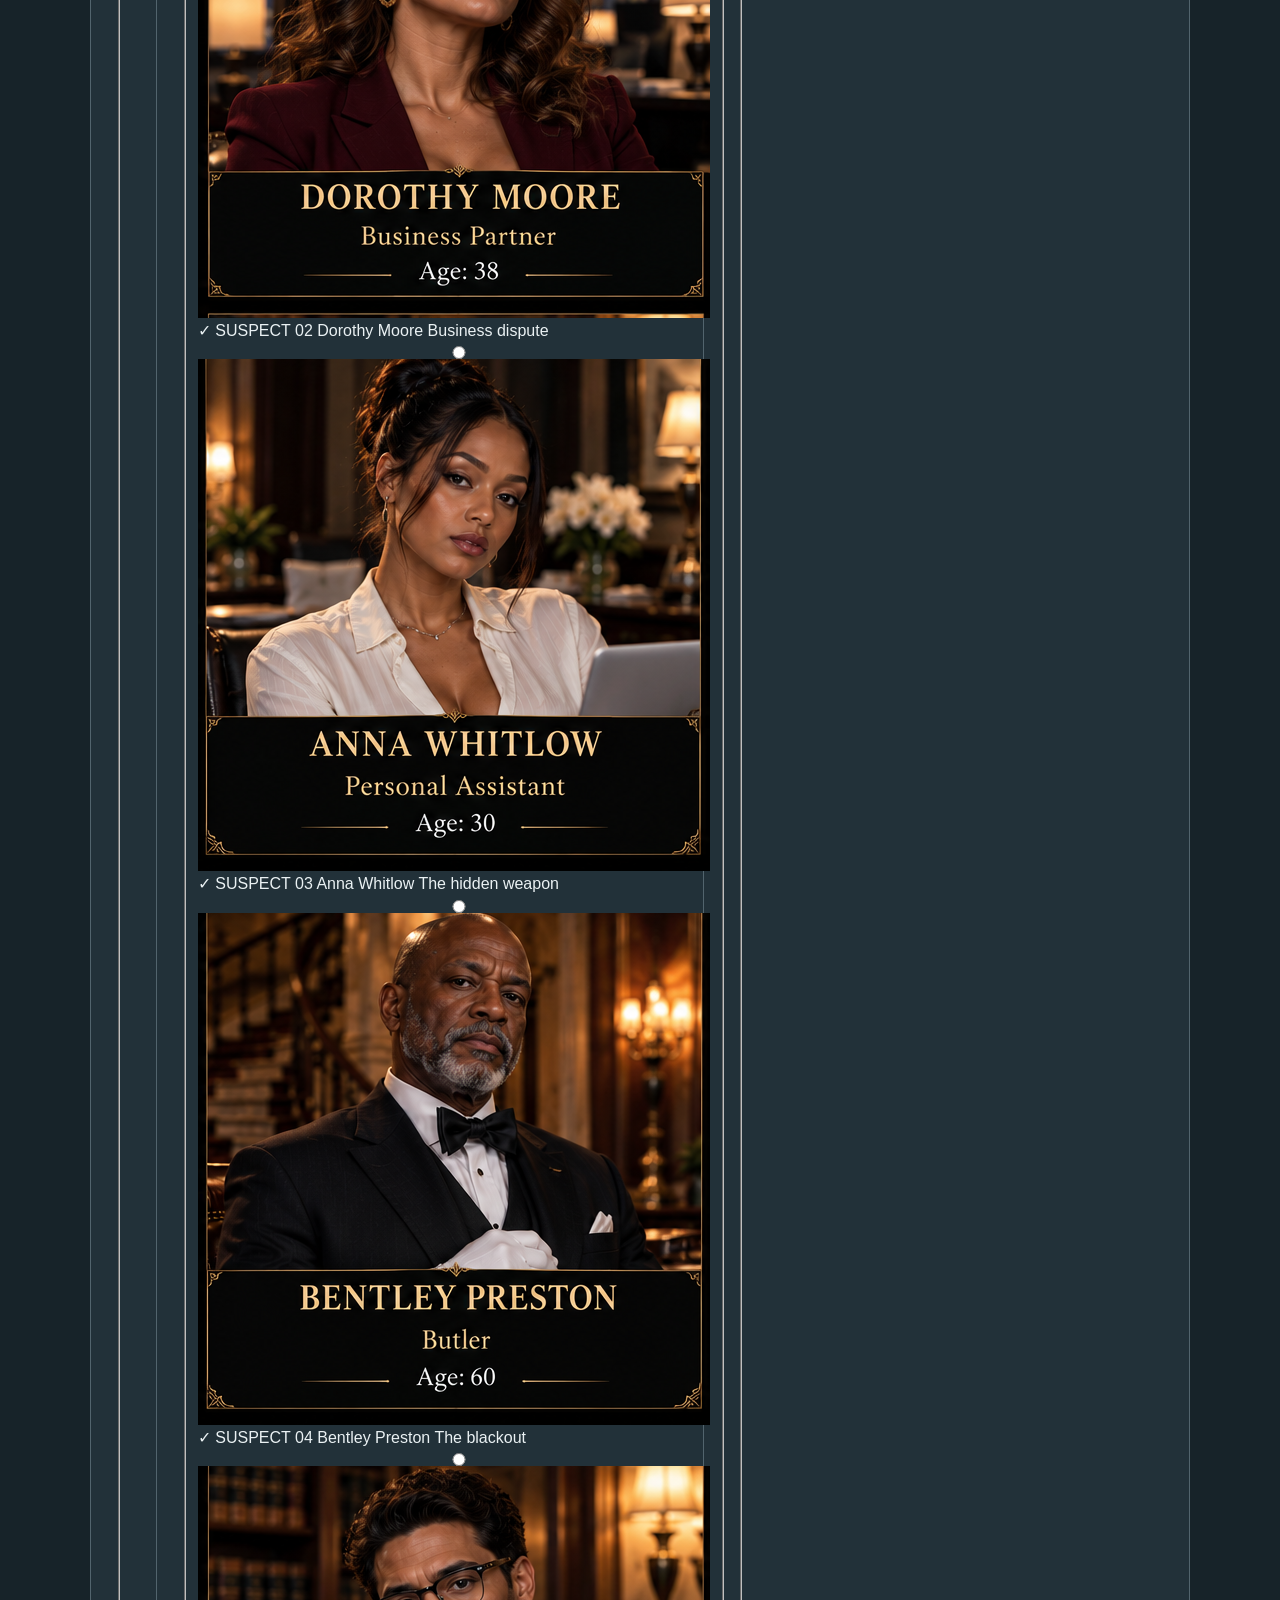
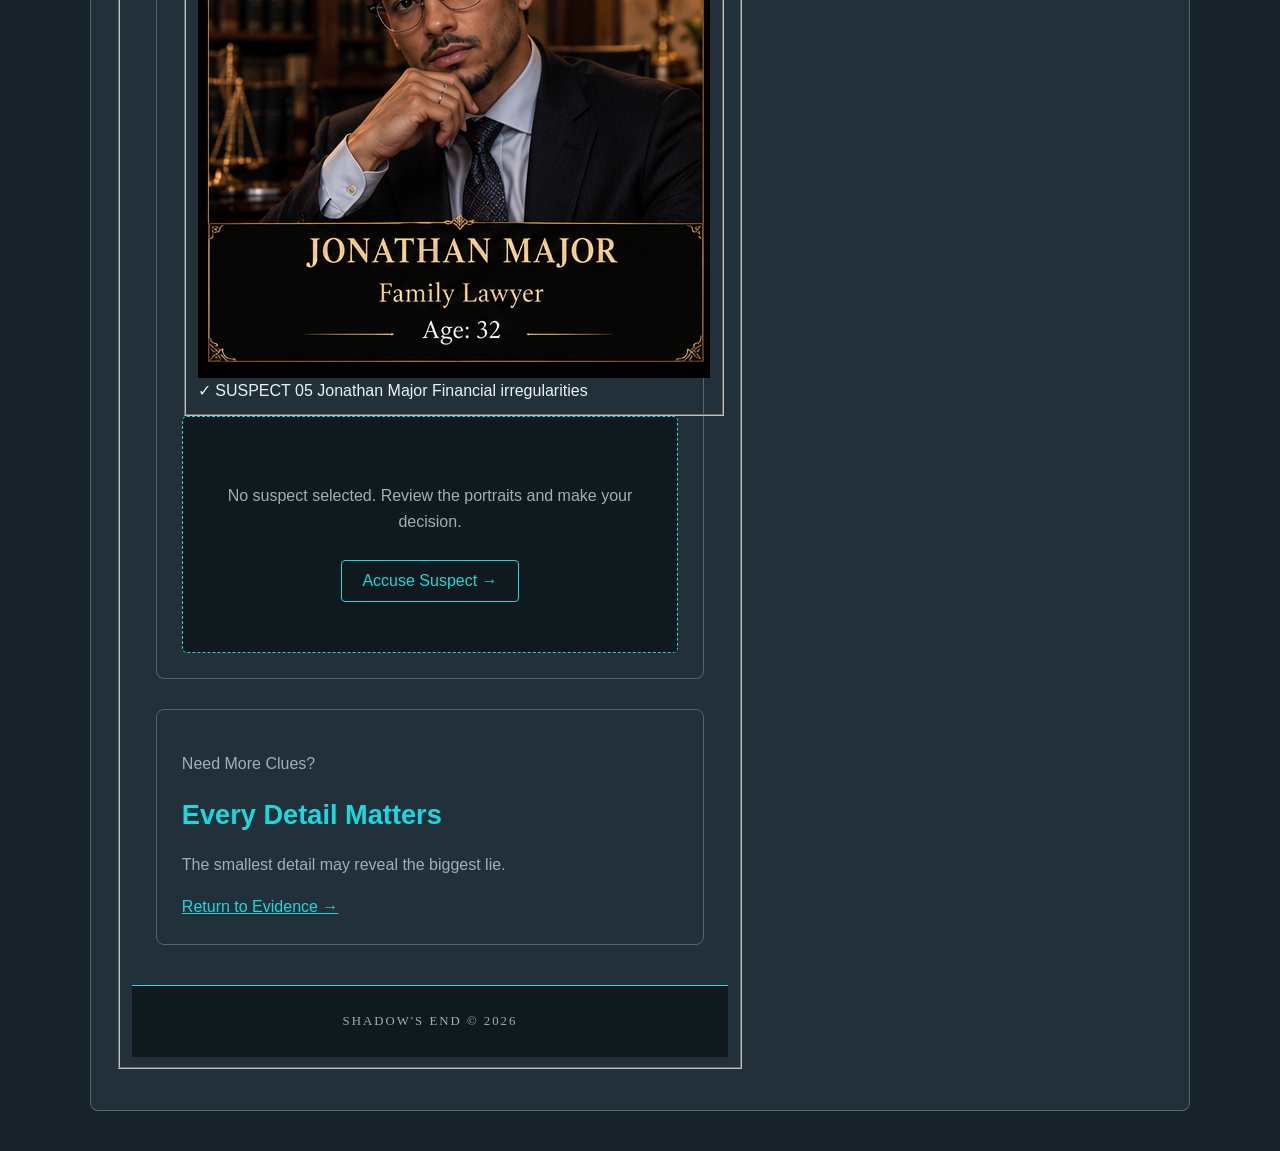
==== commit 13534ba6: "Update conclusion page" ====
--- a/conclusion.html
+++ b/conclusion.html
@@ -1,3 +1,60 @@
+
+Cj
+cj_0544
+Invisible
+﻿
+Wildheart [Noir], 
+ — 
+1:32 PM
+Did u work on any of them yet? Shouldnt be too hard to answer most. I dont have them pull up in front of me rn
+Cj
+ — 
+1:33 PM
+Not really but I can work on em now
+Cj
+ — 
+6:42 PM
+hey, i just got home im almost done with the questions. you wanna start recording at 730
+these are the questions im doing Your 8 presentation questions
+
+    Q3 #1 — Navigation: Walk through a visitor's path from the home page to a key detail page.
+    Q4 #1 — Semantic HTML: Show where semantic landmarks clarify the structure of a page.
+    Q7 #2 — CSS Interaction: How does a CSS-only reveal, hover, focus, or checked state work in your site?
+    Q10 #2 — Testing & Debugging: Describe a defect, the cause you traced, and the code change that fixed it.
+    Q11 #4 — Project Scope: If you did not pursue bonus credit, how did you prioritize core requirements instead?
+
+Mandatory Q12 questions — your part
+
+    Q12 #1: Trace one complete feature from its HTML structure through CSS selectors and assets to the final browser result. Which files connect it to the rest of the site?
+    Q12 #2: Show a bug you fixed, explain its root cause, and demonstrate or document the before-and-after result.
+    Q12 #5: Identify one fragile HTML or CSS pattern, propose specific refactor steps, and explain how you would test for visual and accessibility regressions.
+
+Wildheart [Noir], 
+ — 
+6:46 PM
+let me try and fix up the website before we do. i wanna change the puzzle, add photos to the evidence.
+i can call now if we both wanna work on getting the last bit ready
+Cj
+ — 
+6:47 PM
+yea sure 
+Wildheart started a call.
+ — 
+6:51 PM
+Wildheart [Noir], 
+ — 
+7:44 PM
+
+
+/* ==========================================
+   SHADOW'S END - FINAL VERDICT PAGE
+   ========================================== */
+
+.conclusion-page .verdict-main {
+
+message.txt
+12 KB
+
 <!DOCTYPE html>
 <html lang="en">
 
@@ -5,127 +62,425 @@
     <meta charset="UTF-8">
     <meta name="viewport" content="width=device-width, initial-scale=1.0">
 
-    <title>Shadow's End - Conclusion</title>
+    <title>Shadow's End - Final Verdict</title>
 
     <link rel="stylesheet" href="styles.css">
 </head>
 
-<body>
+<body class="conclusion-page">
 
     <!-- Site Header and Navigation -->
     <header class="site-header">
-    
+
         <a class="site-logo" href="index.html">SHADOW'S END</a>
-    
-        <nav>
+
+        <nav aria-label="Main navigation">
             <a href="index.html">Home</a>
             <a href="suspects.html">Suspects</a>
             <a href="evidence.html">Evidence</a>
             <a href="puzzle.html">Puzzle</a>
-            <a class="active" href="conclusion.html">Conclusion</a>
-            
+            <a class="active" href="conclusion.html" aria-current="page">Conclusion</a>
         </nav>
-    
+
     </header>
 
-
-    <!-- Main Content -->
-    <main>
-
-        <section>
-
-            <h2>Case Closed</h2>
+    <main class="verdict-main">
+
+
+        <!-- Suspect Selection -->
+        <section class="verdict-investigation">
+
+            <div class="verdict-heading">
+                <p class="verdict-eyebrow">The Final Decision</p>
+
+                <h2>Who Murdered Albert Jenkins?</h2>
+
+                <p>
+                    Review the suspects one last time. Select the
+                    person you believe is responsible, then submit
+                    your accusation.
+                </p>
+            </div>
+
+            <form id="accusation-form">
+
+                <fieldset class="suspect-grid">
+
+                    <legend class="visually-hidden">
+                        Select the murderer
+                    </legend>
+
+                    <!-- Agnes Jenkins -->
+                    <label class="suspect-option" for="agnes">
+
+                        <input type="radio" id="agnes" name="murderer" value="agnes" required>
+
+                        <span class="suspect-portrait">
+                            <img src="images/agnes_jenkins.jpg" alt="Agnes Jenkins">
+
+                            <span class="selection-mark" aria-hidden="true">✓</span>
+                        </span>
+
+                        <span class="suspect-information">
+                            <span class="suspect-number">SUSPECT 01</span>
+                            <span class="suspect-name">Agnes Jenkins</span>
+                            <span class="suspect-hint">
+                                Family fortune
+                            </span>
+                        </span>
+
+                    </label>
+
+                    <!-- Dorothy Moore -->
+                    <label class="suspect-option" for="dorothy">
+
+                        <input type="radio" id="dorothy" name="murderer" value="dorothy">
+
+                        <span class="suspect-portrait">
+                            <img src="images/dorothy_moore.jpg" alt="Dorothy Moore">
+
+                            <span class="selection-mark" aria-hidden="true">✓</span>
+                        </span>
+
+                        <span class="suspect-information">
+                            <span class="suspect-number">SUSPECT 02</span>
+                            <span class="suspect-name">Dorothy Moore</span>
+                            <span class="suspect-hint">
+                                Business dispute
+                            </span>
+                        </span>
+
+                    </label>
+
+                    <!-- Anna Whitlow -->
+                    <label class="suspect-option" for="anna">
+
+... (219 lines left)
+
+message.txt
+12 KB
+Cj
+ — 
+7:52 PM
+Image
+﻿
+
+<!DOCTYPE html>
+<html lang="en">
+
+<head>
+    <meta charset="UTF-8">
+    <meta name="viewport" content="width=device-width, initial-scale=1.0">
+
+    <title>Shadow's End - Final Verdict</title>
+
+    <link rel="stylesheet" href="styles.css">
+</head>
+
+<body class="conclusion-page">
+
+    <!-- Site Header and Navigation -->
+    <header class="site-header">
+
+        <a class="site-logo" href="index.html">SHADOW'S END</a>
+
+        <nav aria-label="Main navigation">
+            <a href="index.html">Home</a>
+            <a href="suspects.html">Suspects</a>
+            <a href="evidence.html">Evidence</a>
+            <a href="puzzle.html">Puzzle</a>
+            <a class="active" href="conclusion.html" aria-current="page">Conclusion</a>
+        </nav>
+
+    </header>
+
+    <main class="verdict-main">
+
+
+        <!-- Suspect Selection -->
+        <section class="verdict-investigation">
+
+            <div class="verdict-heading">
+                <p class="verdict-eyebrow">The Final Decision</p>
+
+                <h2>Who Murdered Albert Jenkins?</h2>
+
+                <p>
+                    Review the suspects one last time. Select the
+                    person you believe is responsible, then submit
+                    your accusation.
+                </p>
+            </div>
+
+            <form id="accusation-form">
+
+                <fieldset class="suspect-grid">
+
+                    <legend class="visually-hidden">
+                        Select the murderer
+                    </legend>
+
+                    <!-- Agnes Jenkins -->
+                    <label class="suspect-option" for="agnes">
+
+                        <input type="radio" id="agnes" name="murderer" value="agnes" required>
+
+                        <span class="suspect-portrait">
+                            <img src="images/agnes_jenkins.jpg" alt="Agnes Jenkins">
+
+                            <span class="selection-mark" aria-hidden="true">✓</span>
+                        </span>
+
+                        <span class="suspect-information">
+                            <span class="suspect-number">SUSPECT 01</span>
+                            <span class="suspect-name">Agnes Jenkins</span>
+                            <span class="suspect-hint">
+                                Family fortune
+                            </span>
+                        </span>
+
+                    </label>
+
+                    <!-- Dorothy Moore -->
+                    <label class="suspect-option" for="dorothy">
+
+                        <input type="radio" id="dorothy" name="murderer" value="dorothy">
+
+                        <span class="suspect-portrait">
+                            <img src="images/dorothy_moore.jpg" alt="Dorothy Moore">
+
+                            <span class="selection-mark" aria-hidden="true">✓</span>
+                        </span>
+
+                        <span class="suspect-information">
+                            <span class="suspect-number">SUSPECT 02</span>
+                            <span class="suspect-name">Dorothy Moore</span>
+                            <span class="suspect-hint">
+                                Business dispute
+                            </span>
+                        </span>
+
+                    </label>
+
+                    <!-- Anna Whitlow -->
+                    <label class="suspect-option" for="anna">
+
+                        <input type="radio" id="anna" name="murderer" value="anna">
+
+                        <span class="suspect-portrait">
+                            <img src="images/anna_whitlow.jpg" alt="Anna Whitlow">
+
+                            <span class="selection-mark" aria-hidden="true">✓</span>
+                        </span>
+
+                        <span class="suspect-information">
+                            <span class="suspect-number">SUSPECT 03</span>
+                            <span class="suspect-name">Anna Whitlow</span>
+                            <span class="suspect-hint">
+                                The hidden weapon
+                            </span>
+                        </span>
+
+                    </label>
+
+                    <!-- Bentley Preston -->
+                    <label class="suspect-option" for="bentley">
+
+                        <input type="radio" id="bentley" name="murderer" value="bentley">
+
+                        <span class="suspect-portrait">
+                            <img src="images/bentley_preston.jpg" alt="Bentley Preston">
+
+                            <span class="selection-mark" aria-hidden="true">✓</span>
+                        </span>
+
+                        <span class="suspect-information">
+                            <span class="suspect-number">SUSPECT 04</span>
+                            <span class="suspect-name">Bentley Preston</span>
+                            <span class="suspect-hint">
+                                The blackout
+                            </span>
+                        </span>
+
+                    </label>
+
+                    <!-- Jonathan Major -->
+                    <label class="suspect-option" for="jonathan">
+
+                        <input type="radio" id="jonathan" name="murderer" value="jonathan">
+
+                        <span class="suspect-portrait">
+                            <img src="images/jonathan_major.jpg" alt="Jonathan Major">
+
+                            <span class="selection-mark" aria-hidden="true">✓</span>
+                        </span>
+
+                        <span class="suspect-information">
+                            <span class="suspect-number">SUSPECT 05</span>
+                            <span class="suspect-name">Jonathan Major</span>
+                            <span class="suspect-hint">
+                                Financial irregularities
+                            </span>
+                        </span>
+
+                    </label>
+
+                </fieldset>
+
+                <!-- Accusation Button -->
+                <div class="accusation-controls">
+
+                    <p id="selection-prompt" aria-live="polite">
+                        No suspect selected. Review the portraits
+                        and make your decision.
+                    </p>
+
+                    <button type="submit" class="accuse-button">
+                        Accuse Suspect <span>→</span>
+                    </button>
+
+                </div>
+
+            </form>
+
+            <!-- Correct Answer -->
+            <section id="case-solved" class="verdict-result solved-result" aria-live="polite" tabindex="-1" hidden>
+
+                <p class="result-eyebrow">Investigation Complete</p>
+
+                <h2>CASE SOLVED</h2>
+
+                <p class="result-lead">
+                    Jonathan Major murdered Albert Jenkins.
+                </p>
+
+                <p>
+                    Jonathan killed Albert during the blackout to
+                    conceal the money he had stolen from the company.
+                    He then planted the murder weapon beneath
+                    Anna Whitlow's bed in an attempt to frame her.
+                </p>
+
+                <p>
+                    The financial irregularities, the hidden weapon,
+                    and Jonathan's movements near Anna's bedroom
+                    helped expose the truth.
+                </p>
+
+                <a class="verdict-link" href="index.html">
+                    Play Again →
+                </a>
+
+            </section>
+
+            <!-- Incorrect Answer -->
+            <section id="case-unsolved" class="verdict-result unsolved-result" aria-live="polite" tabindex="-1" hidden>
+
+                <p class="result-eyebrow">Investigation Incomplete</p>
+
+                <h2>NOT QUITE, DETECTIVE</h2>
+
+                <p class="result-lead">
+                    Your accusation does not match the evidence.
+                </p>
+
+                <p>
+                    Revisit the evidence board. Consider who benefited
+                    from Albert's death, who had access to the mansion,
+                    and why the murder weapon was hidden beneath
+                    Anna's bed.
+                </p>
+
+                <a class="verdict-link" href="evidence.html">
+                    Review the Evidence →
+                </a>
+
+            </section>
+
+        </section>
+
+        <!-- Return to the investigation -->
+        <section class="verdict-footer-prompt">
+
+            <p class="verdict-eyebrow">Need More Clues?</p>
+
+            <h2>Every Detail Matters</h2>
 
             <p>
-                You have uncovered the truth behind the mysterious death.
+                The smallest detail may reveal the biggest lie.
             </p>
 
+            <a class="verdict-link" href="evidence.html">
+                Return to Evidence →
+            </a>
+
         </section>
 
-
-        
-<!-- Final Investigation -->
-<section class="final-investigation">
-
-    <h2>Who Murdered Albert Jenkins?</h2>
-
-    <p>Review the clues and choose the murderer.</p>
-
-    <div class="suspect-choices">
-
-        <input type="radio" id="agnes" name="murderer">
-<label for="agnes">
-    <img src="images/agnes_jenkins.jpg" alt="Agnes Jenkins">
-    Agnes Jenkins
-</label>
-
-<input type="radio" id="dorothy" name="murderer">
-<label for="dorothy">
-    <img src="images/dorothy_moore.jpg" alt="Dorothy Moore">
-    Dorothy Moore
-</label>
-
-<input type="radio" id="anna" name="murderer">
-<label for="anna">
-    <img src="images/anna_whitlow.jpg" alt="Anna Whitlow">
-    Anna Whitlow
-</label>
-
-<input type="radio" id="bentley" name="murderer">
-<label for="bentley">
-    <img src="images/bentley_preston.jpg" alt="Bentley Preston">
-    Bentley Preston
-</label>
-
-<input type="radio" id="jonathan" name="murderer">
-<label for="jonathan">
-    <img src="images/jonathan_major.jpg" alt="Jonathan Major">
-    Jonathan Major
-</label>
-        <!-- Correct Answer -->
-        <div class="case-solved">
-            <h3>CASE SOLVED!</h3>
-
-            <p>
-                Jonathan Major murdered Albert Jenkins
-                to hide the money he stole from the company.
-                During the blackout, he stabbed Albert
-                and planted the knife under Anna's bed.
-            </p>
-        </div>
-
-        <!-- Incorrect Answer -->
-        <div class="case-unsolved">
-            <h3>Not Quite, Detective!</h3>
-
-            <p>
-                That suspect is incorrect.
-                Review the evidence and try again.
-            </p>
-        </div>
-
-    </div>
-
-</section>
-
-
-
-        <!-- Replay -->
-        <section>
-
-            <a href="index.html">Play Again</a>
-
-        </section>
-
     </main>
 
-
-    <footer>
-
-        <p>Shadow's End &copy; 2026</p>
-
+    <footer class="site-footer">
+        <p>SHADOW'S END &copy; 2026</p>
     </footer>
 
+    <!-- Check the accusation when the player submits -->
+    <script>
+        const accusationForm =
+            document.getElementById("accusation-form");
+
+        const selectionPrompt =
+            document.getElementById("selection-prompt");
+
+        const solvedMessage =
+            document.getElementById("case-solved");
+
+        const unsolvedMessage =
+            document.getElementById("case-unsolved");
+
+        const suspectRadios =
+            document.querySelectorAll('input[name="murderer"]');
+
+        // Update the prompt when a suspect is selected.
+        suspectRadios.forEach(function (radio) {
+            radio.addEventListener("change", function () {
+                const selectedLabel =
+                    document.querySelector(
+                        'label[for="' + radio.id + '"] .suspect-name'
+                    );
+
+                selectionPrompt.textContent =
+                    "Selected suspect: " +
+                    selectedLabel.textContent +
+                    ". Submit your accusation when ready.";
+            });
+        });
+
+        // Evaluate the accusation only after submission.
+        accusationForm.addEventListener("submit", function (event) {
+            event.preventDefault();
+
+            const selectedSuspect =
+                document.querySelector(
+                    'input[name="murderer"]:checked'
+                );
+
+            // The required radio input prevents empty submissions.
+            if (!selectedSuspect) {
+                return;
+            }
+
+            solvedMessage.hidden = true;
+            unsolvedMessage.hidden = true;
+
+            if (selectedSuspect.value === "jonathan") {
+                solvedMessage.hidden = false;
+                solvedMessage.focus();
+            } else {
+                unsolvedMessage.hidden = false;
+                unsolvedMessage.focus();
+            }
+        });
+    </script>
+
 </body>
 
 </html>
--- a/styles.css
+++ b/styles.css
@@ -617,126 +617,6 @@
 }
 
 
-/* TABLET */
-
-@media (max-width: 900px) {
-
-    .site-header {
-        flex-direction: column;
-        gap: 12px;
-    }
-
-    .site-header nav {
-        justify-content: center;
-        flex-wrap: wrap;
-    }
-
-    .home-page .hero {
-        min-height: 460px;
-        background-position: center, 60% center;
-    }
-
-    .home-page .case-overview {
-        gap: 25px;
-        padding: 40px 5%;
-    }
-
-    .case-details {
-        grid-template-columns: 1fr;
-        gap: 12px;
-    }
-
-    .case-image img {
-        height: 270px;
-    }
-}
-
-
-/* MOBILE */
-
-@media (max-width: 600px) {
-
-    .site-header {
-        padding: 18px 12px;
-    }
-
-    .site-header .site-logo {
-        white-space: normal;
-        text-align: center;
-    }
-
-    .site-header nav {
-        gap: 3px;
-    }
-
-    .site-header nav a {
-        padding: 8px 7px;
-        font-size: 0.68rem;
-        letter-spacing: 0.5px;
-    }
-
-    .home-page .hero {
-        min-height: 500px;
-        padding: 45px 7%;
-
-        background-image:
-            linear-gradient(90deg,
-                rgba(8, 18, 24, 0.94),
-                rgba(8, 18, 24, 0.70)),
-            url("images/mansion.jpg");
-
-        background-position: center, 62% center;
-    }
-
-    .home-page .hero h1 {
-        font-size: clamp(2.4rem, 11vw, 3.5rem);
-        overflow-wrap: anywhere;
-    }
-
-    .home-page .hero h2 {
-        font-size: 1rem;
-        line-height: 1.6;
-    }
-
-    .home-page .hero .eyebrow,
-    .case-content .eyebrow {
-        font-size: 0.68rem;
-        letter-spacing: 2px;
-    }
-
-    .hero-description {
-        font-size: 0.95rem;
-    }
-
-    .primary-button {
-        gap: 12px;
-        padding: 13px 15px;
-        font-size: 0.76rem;
-    }
-
-    .home-page .case-overview {
-        grid-template-columns: 1fr;
-        gap: 20px;
-        padding: 35px 6%;
-
-        background-position: center, 60% center;
-    }
-
-    .case-content {
-        padding: 20px;
-    }
-
-    .case-content h2 {
-        font-size: 1.9rem;
-    }
-
-    .case-details {
-        grid-template-columns: 1fr;
-    }
-}
-
-
-
 /* ==========================================
    SHADOW'S END - TORN LETTER PUZZLE
    ========================================== */
@@ -991,4 +871,540 @@
     width: 100px;
     height: 100px;
     object-fit: cover;
+}
+
+
+/* ==========================================
+   SHADOW'S END - EVIDENCE CASE FILE
+   ========================================== */
+
+/* Main evidence page */
+.evidence-page .evidence-main {
+    width: 100%;
+    max-width: none;
+    margin: 0;
+    min-height: 0;
+    background: #10191e;
+}
+
+/* Case file hero banner */
+.evidence-page .evidence-hero {
+    position: relative;
+    display: flex;
+    align-items: center;
+    min-height: 280px;
+    padding: 45px 6%;
+    margin: 0;
+    overflow: hidden;
+
+    background-color: #10191e;
+    background-image:
+        linear-gradient(90deg,
+            rgba(8, 18, 24, 0.98) 0%,
+            rgba(8, 18, 24, 0.88) 45%,
+            rgba(8, 18, 24, 0.35) 100%),
+        url("images/evidence-board.jpg");
+
+    background-position: center, center 55%;
+    background-size: cover;
+    background-repeat: no-repeat;
+
+    border: none;
+    border-bottom: 1px solid var(--cyan);
+    border-radius: 0;
+}
+
+.evidence-hero-content {
+    position: relative;
+    z-index: 1;
+    max-width: 680px;
+}
+
+.evidence-page .evidence-eyebrow {
+    color: var(--cyan);
+    font-size: 0.75rem;
+    font-weight: bold;
+    letter-spacing: 3px;
+    text-transform: uppercase;
+}
+
+.evidence-page .evidence-hero h1 {
+    margin: 12px 0 18px;
+    color: var(--cyan);
+    font-family: Georgia, "Times New Roman", serif;
+    font-size: clamp(2.3rem, 5vw, 4rem);
+    font-weight: normal;
+    letter-spacing: 2px;
+    line-height: 1.1;
+}
+
+.evidence-page .evidence-intro {
+    max-width: 580px;
+    color: #d0dce1;
+    font-size: 1rem;
+    line-height: 1.9;
+}
+
+/* Open investigation status */
+.evidence-page .case-status {
+    display: flex;
+    align-items: center;
+    flex-wrap: wrap;
+    gap: 14px;
+    margin-top: 24px;
+    padding-top: 18px;
+    border-top: 1px solid var(--border);
+}
+
+.evidence-page .case-status span {
+    color: var(--muted);
+    font-size: 0.7rem;
+    letter-spacing: 2px;
+}
+
+.evidence-page .case-status strong {
+    padding: 6px 10px;
+    color: var(--cyan);
+    background: rgba(32, 214, 222, 0.08);
+    border: 1px solid rgba(32, 214, 222, 0.45);
+    font-size: 0.72rem;
+    letter-spacing: 1px;
+}
+
+/* Detective briefing */
+.evidence-page .evidence-briefing {
+    display: grid;
+    grid-template-columns: minmax(0, 1fr) auto;
+    align-items: center;
+    gap: 35px;
+    margin: 0;
+    padding: 35px 6%;
+
+    background: #172329;
+    border: none;
+    border-bottom: 1px solid var(--border);
+    border-radius: 0;
+}
+
+.evidence-page .evidence-briefing h2,
+.evidence-page .evidence-next h2 {
+    margin: 5px 0 12px;
+    color: var(--text);
+    font-family: Georgia, "Times New Roman", serif;
+    font-size: clamp(1.5rem, 3vw, 2rem);
+    font-weight: normal;
+}
+
+.evidence-page .evidence-briefing p:not(.evidence-eyebrow) {
+    max-width: 720px;
+    margin-bottom: 0;
+    line-height: 1.8;
+}
+
+.evidence-page .briefing-stats {
+    display: flex;
+    gap: 24px;
+}
+
+.evidence-page .briefing-stats div {
+    min-width: 100px;
+    padding-left: 16px;
+    border-left: 1px solid var(--cyan);
+}
+
+.evidence-page .briefing-stats strong,
+.evidence-page .briefing-stats span {
+    display: block;
+}
+
+.evidence-page .briefing-stats strong {
+    color: var(--cyan);
+    font-family: Georgia, "Times New Roman", serif;
+    font-size: 2rem;
+    font-weight: normal;
+}
+
+.evidence-page .briefing-stats span {
+    color: var(--muted);
+    font-size: 0.72rem;
+}
+
+/* Evidence grid */
+.evidence-page .evidence-board {
+    display: grid;
+    grid-template-columns: repeat(4, minmax(0, 1fr));
+    gap: 22px;
+
+    width: 100%;
+    margin: 0;
+    padding: 30px 3% 40px;
+
+    background: #10191e;
+    border: none;
+    border-radius: 0;
+}
+
+/* Individual evidence card */
+.evidence-page .evidence-card {
+    display: flex;
+    flex-direction: column;
+    min-width: 0;
+    padding: 0;
+    overflow: hidden;
+
+    background: #14232b;
+    border: 1px solid #38515c;
+    border-radius: 3px;
+    border-left: 1px solid #38515c;
+
+    transition:
+        transform 0.3s ease,
+        border-color 0.3s ease,
+        box-shadow 0.3s ease;
+}
+
+.evidence-page .evidence-card:hover {
+    transform: translateY(-4px);
+    border-color: var(--cyan);
+    background: #14232b;
+    box-shadow: 0 8px 25px rgba(0, 0, 0, 0.25);
+}
+
+/* Photograph frame */
+.evidence-page .evidence-photo {
+    position: relative;
+    height: 340px;
+    overflow: hidden;
+    background: #0b1419;
+    border-bottom: 1px solid #38515c;
+}
+
+.evidence-page .evidence-photo a {
+    display: block;
+    width: 100%;
+    height: 100%;
+}
+
+.evidence-page .evidence-photo img {
+    display: block;
+    width: 100%;
+    height: 100%;
+    object-fit: cover;
+    filter: brightness(0.8) contrast(1.08);
+
+    transition:
+        transform 0.5s ease,
+        filter 0.5s ease;
+}
+
+.evidence-page .evidence-card:hover .evidence-photo img {
+    transform: scale(1.05);
+    filter: brightness(1) contrast(1.05);
+}
+
+/* Number pinned to each photograph */
+.evidence-page .evidence-number {
+    position: absolute;
+    top: 10px;
+    left: 10px;
+    display: grid;
+    place-items: center;
+
+    width: 31px;
+    height: 31px;
+
+    color: var(--cyan);
+    background: rgba(8, 18, 24, 0.9);
+    border: 1px solid var(--cyan);
+
+    font-family: Georgia, "Times New Roman", serif;
+    font-size: 1rem;
+
+    pointer-events: none;
+}
+
+/* Photograph classification */
+.evidence-page .photo-label {
+    position: absolute;
+    right: 0;
+    bottom: 0;
+    padding: 6px 9px;
+
+    color: #d9e6ea;
+    background: rgba(8, 18, 24, 0.85);
+
+    font-size: 0.62rem;
+    letter-spacing: 1px;
+
+    pointer-events: none;
+}
+
+/* Evidence text */
+.evidence-page .evidence-details {
+    display: flex;
+    flex-direction: column;
+    flex: 1;
+    padding: 17px 15px 15px;
+    min-width: 0;
+}
+
+.evidence-page .evidence-category {
+    margin: 0 0 7px;
+    color: var(--cyan);
+    font-size: 0.63rem;
+    font-weight: bold;
+    letter-spacing: 1.5px;
+}
+
+.evidence-page .evidence-details h3 {
+    margin: 0 0 14px;
+    color: var(--text);
+    font-family: Georgia, "Times New Roman", serif;
+    font-size: 1.18rem;
+    font-weight: normal;
+    line-height: 1.4;
+    overflow-wrap: anywhere;
+}
+
+/* Discovery location */
+.evidence-page .evidence-location {
+    margin: 0 0 17px;
+    color: #c0cdd3;
+    font-size: 0.82rem;
+    line-height: 1.7;
+}
+
+.evidence-page .evidence-location span {
+    display: block;
+    margin-bottom: 3px;
+    color: var(--muted);
+    font-size: 0.62rem;
+    font-weight: bold;
+    letter-spacing: 1.5px;
+}
+
+/* Expandable evidence notes */
+.evidence-page .evidence-details details {
+    margin-top: auto;
+    border-top: 1px solid var(--border);
+}
+
+.evidence-page .evidence-details summary {
+    display: flex;
+    justify-content: space-between;
+    align-items: center;
+    gap: 10px;
+    padding: 14px 0 3px;
+
+    color: var(--cyan);
+    font-size: 0.77rem;
+    font-weight: bold;
+    letter-spacing: 0.5px;
+
+    cursor: pointer;
+    list-style: none;
+}
+
+.evidence-page .evidence-details summary::-webkit-details-marker {
+    display: none;
+}
+
+.evidence-page .evidence-details summary span {
+    font-size: 1.2rem;
+    transition: transform 0.25s ease;
+}
+
+.evidence-page .evidence-details details[open] summary span {
+    transform: rotate(45deg);
+}
+
+.evidence-page .evidence-details summary:hover {
+    color: var(--text);
+}
+
+.evidence-page .evidence-reveal {
+    padding: 10px 0 3px;
+    animation: evidence-reveal 0.25s ease;
+}
+
+.evidence-page .evidence-reveal>p {
+    margin: 0 0 15px;
+    color: #c0cdd3;
+    font-size: 0.86rem;
+    line-height: 1.8;
+}
+
+/* Detective question */
+.evidence-page .clue-question {
+    margin: 12px 0;
+    padding: 12px;
+
+    color: #c9dce2;
+    background: rgba(32, 214, 222, 0.06);
+    border-left: 3px solid var(--cyan);
+
+    font-size: 0.82rem;
+    line-height: 1.7;
+}
+
+.evidence-page .clue-question strong {
+    display: block;
+    margin-bottom: 4px;
+    color: var(--cyan);
+    font-size: 0.7rem;
+    letter-spacing: 1px;
+    text-transform: uppercase;
+}
+
+/* Puzzle and other evidence actions */
+.evidence-page .evidence-action {
+    display: flex;
+    align-items: center;
+    justify-content: center;
+    gap: 10px;
+
+    margin-top: 12px;
+    padding: 11px 10px;
+
+    color: var(--cyan);
+    background: rgba(8, 18, 24, 0.55);
+    border: 1px solid var(--cyan);
+    border-radius: 3px;
+
+    font-size: 0.72rem;
+    font-weight: bold;
+    letter-spacing: 1px;
+    text-align: center;
+    text-decoration: none;
+    text-transform: uppercase;
+
+    transition:
+        background-color 0.3s ease,
+        color 0.3s ease,
+        transform 0.3s ease,
+        box-shadow 0.3s ease;
+}
+
+.evidence-page .evidence-action:hover {
+    color: #10191e;
+    background: var(--cyan);
+    transform: translateY(-2px);
+    box-shadow: 0 0 18px rgba(32, 214, 222, 0.2);
+}
+
+/* Final investigation prompt */
+.evidence-page .evidence-next {
+    margin: 0;
+    padding: 45px 6%;
+
+    text-align: center;
+    background: #172329;
+    border: none;
+    border-top: 1px solid var(--border);
+    border-radius: 0;
+}
+
+.evidence-page .evidence-next .evidence-eyebrow {
+    margin-top: 0;
+}
+
+.evidence-page .evidence-next>p:not(.evidence-eyebrow) {
+    max-width: 620px;
+    margin: 0 auto 22px;
+    line-height: 1.8;
+}
+
+/* Expand animation */
+@keyframes evidence-reveal {
+    from {
+        opacity: 0;
+        transform: translateY(-4px);
+    }
+
+    to {
+        opacity: 1;
+        transform: translateY(0);
+    }
+}
+
+/* Tablet */
+@media (max-width: 1000px) {
+    .evidence-page .evidence-board {
+        grid-template-columns: repeat(2, minmax(0, 1fr));
+        padding-right: 5%;
+        padding-left: 5%;
+    }
+
+    .evidence-page .evidence-photo {
+        height: 220px;
+    }
+
+    .evidence-page .evidence-briefing {
+        grid-template-columns: 1fr;
+        gap: 24px;
+    }
+}
+
+/* Mobile */
+@media (max-width: 600px) {
+    .evidence-page .evidence-hero {
+        min-height: 300px;
+        padding: 35px 6%;
+
+        background-image:
+            linear-gradient(90deg,
+                rgba(8, 18, 24, 0.96),
+                rgba(8, 18, 24, 0.78)),
+            url("images/evidence-board.jpg");
+    }
+
+    .evidence-page .evidence-hero h1 {
+        font-size: 2.3rem;
+    }
+
+    .evidence-page .evidence-intro {
+        font-size: 0.92rem;
+    }
+
+    .evidence-page .evidence-briefing {
+        padding: 28px 6%;
+    }
+
+    .evidence-page .briefing-stats {
+        gap: 16px;
+    }
+
+    .evidence-page .evidence-board {
+        grid-template-columns: 1fr;
+        gap: 20px;
+        padding: 22px 5%;
+    }
+
+    .evidence-page .evidence-photo {
+        height: 230px;
+    }
+
+    .evidence-page .evidence-details {
+        padding: 18px;
+    }
+
+    .evidence-page .evidence-details h3 {
+        font-size: 1.3rem;
+    }
+
+    .evidence-page .evidence-next {
+        padding: 35px 6%;
+    }
+}
+
+/* Accessibility: respect reduced-motion preferences */
+@media (prefers-reduced-motion: reduce) {
+
+    .evidence-page *,
+    .evidence-page *::before,
+    .evidence-page *::after {
+        animation: none !important;
+        transition: none !important;
+        scroll-behavior: auto !important;
+    }
 }
--- a/styles.css
+++ b/styles.css
@@ -617,126 +617,6 @@
 }
 
 
-/* TABLET */
-
-@media (max-width: 900px) {
-
-    .site-header {
-        flex-direction: column;
-        gap: 12px;
-    }
-
-    .site-header nav {
-        justify-content: center;
-        flex-wrap: wrap;
-    }
-
-    .home-page .hero {
-        min-height: 460px;
-        background-position: center, 60% center;
-    }
-
-    .home-page .case-overview {
-        gap: 25px;
-        padding: 40px 5%;
-    }
-
-    .case-details {
-        grid-template-columns: 1fr;
-        gap: 12px;
-    }
-
-    .case-image img {
-        height: 270px;
-    }
-}
-
-
-/* MOBILE */
-
-@media (max-width: 600px) {
-
-    .site-header {
-        padding: 18px 12px;
-    }
-
-    .site-header .site-logo {
-        white-space: normal;
-        text-align: center;
-    }
-
-    .site-header nav {
-        gap: 3px;
-    }
-
-    .site-header nav a {
-        padding: 8px 7px;
-        font-size: 0.68rem;
-        letter-spacing: 0.5px;
-    }
-
-    .home-page .hero {
-        min-height: 500px;
-        padding: 45px 7%;
-
-        background-image:
-            linear-gradient(90deg,
-                rgba(8, 18, 24, 0.94),
-                rgba(8, 18, 24, 0.70)),
-            url("images/mansion.jpg");
-
-        background-position: center, 62% center;
-    }
-
-    .home-page .hero h1 {
-        font-size: clamp(2.4rem, 11vw, 3.5rem);
-        overflow-wrap: anywhere;
-    }
-
-    .home-page .hero h2 {
-        font-size: 1rem;
-        line-height: 1.6;
-    }
-
-    .home-page .hero .eyebrow,
-    .case-content .eyebrow {
-        font-size: 0.68rem;
-        letter-spacing: 2px;
-    }
-
-    .hero-description {
-        font-size: 0.95rem;
-    }
-
-    .primary-button {
-        gap: 12px;
-        padding: 13px 15px;
-        font-size: 0.76rem;
-    }
-
-    .home-page .case-overview {
-        grid-template-columns: 1fr;
-        gap: 20px;
-        padding: 35px 6%;
-
-        background-position: center, 60% center;
-    }
-
-    .case-content {
-        padding: 20px;
-    }
-
-    .case-content h2 {
-        font-size: 1.9rem;
-    }
-
-    .case-details {
-        grid-template-columns: 1fr;
-    }
-}
-
-
-
 /* ==========================================
    SHADOW'S END - TORN LETTER PUZZLE
    ========================================== */
@@ -991,4 +871,540 @@
     width: 100px;
     height: 100px;
     object-fit: cover;
+}
+
+
+/* ==========================================
+   SHADOW'S END - EVIDENCE CASE FILE
+   ========================================== */
+
+/* Main evidence page */
+.evidence-page .evidence-main {
+    width: 100%;
+    max-width: none;
+    margin: 0;
+    min-height: 0;
+    background: #10191e;
+}
+
+/* Case file hero banner */
+.evidence-page .evidence-hero {
+    position: relative;
+    display: flex;
+    align-items: center;
+    min-height: 280px;
+    padding: 45px 6%;
+    margin: 0;
+    overflow: hidden;
+
+    background-color: #10191e;
+    background-image:
+        linear-gradient(90deg,
+            rgba(8, 18, 24, 0.98) 0%,
+            rgba(8, 18, 24, 0.88) 45%,
+            rgba(8, 18, 24, 0.35) 100%),
+        url("images/evidence-board.jpg");
+
+    background-position: center, center 55%;
+    background-size: cover;
+    background-repeat: no-repeat;
+
+    border: none;
+    border-bottom: 1px solid var(--cyan);
+    border-radius: 0;
+}
+
+.evidence-hero-content {
+    position: relative;
+    z-index: 1;
+    max-width: 680px;
+}
+
+.evidence-page .evidence-eyebrow {
+    color: var(--cyan);
+    font-size: 0.75rem;
+    font-weight: bold;
+    letter-spacing: 3px;
+    text-transform: uppercase;
+}
+
+.evidence-page .evidence-hero h1 {
+    margin: 12px 0 18px;
+    color: var(--cyan);
+    font-family: Georgia, "Times New Roman", serif;
+    font-size: clamp(2.3rem, 5vw, 4rem);
+    font-weight: normal;
+    letter-spacing: 2px;
+    line-height: 1.1;
+}
+
+.evidence-page .evidence-intro {
+    max-width: 580px;
+    color: #d0dce1;
+    font-size: 1rem;
+    line-height: 1.9;
+}
+
+/* Open investigation status */
+.evidence-page .case-status {
+    display: flex;
+    align-items: center;
+    flex-wrap: wrap;
+    gap: 14px;
+    margin-top: 24px;
+    padding-top: 18px;
+    border-top: 1px solid var(--border);
+}
+
+.evidence-page .case-status span {
+    color: var(--muted);
+    font-size: 0.7rem;
+    letter-spacing: 2px;
+}
+
+.evidence-page .case-status strong {
+    padding: 6px 10px;
+    color: var(--cyan);
+    background: rgba(32, 214, 222, 0.08);
+    border: 1px solid rgba(32, 214, 222, 0.45);
+    font-size: 0.72rem;
+    letter-spacing: 1px;
+}
+
+/* Detective briefing */
+.evidence-page .evidence-briefing {
+    display: grid;
+    grid-template-columns: minmax(0, 1fr) auto;
+    align-items: center;
+    gap: 35px;
+    margin: 0;
+    padding: 35px 6%;
+
+    background: #172329;
+    border: none;
+    border-bottom: 1px solid var(--border);
+    border-radius: 0;
+}
+
+.evidence-page .evidence-briefing h2,
+.evidence-page .evidence-next h2 {
+    margin: 5px 0 12px;
+    color: var(--text);
+    font-family: Georgia, "Times New Roman", serif;
+    font-size: clamp(1.5rem, 3vw, 2rem);
+    font-weight: normal;
+}
+
+.evidence-page .evidence-briefing p:not(.evidence-eyebrow) {
+    max-width: 720px;
+    margin-bottom: 0;
+    line-height: 1.8;
+}
+
+.evidence-page .briefing-stats {
+    display: flex;
+    gap: 24px;
+}
+
+.evidence-page .briefing-stats div {
+    min-width: 100px;
+    padding-left: 16px;
+    border-left: 1px solid var(--cyan);
+}
+
+.evidence-page .briefing-stats strong,
+.evidence-page .briefing-stats span {
+    display: block;
+}
+
+.evidence-page .briefing-stats strong {
+    color: var(--cyan);
+    font-family: Georgia, "Times New Roman", serif;
+    font-size: 2rem;
+    font-weight: normal;
+}
+
+.evidence-page .briefing-stats span {
+    color: var(--muted);
+    font-size: 0.72rem;
+}
+
+/* Evidence grid */
+.evidence-page .evidence-board {
+    display: grid;
+    grid-template-columns: repeat(4, minmax(0, 1fr));
+    gap: 22px;
+
+    width: 100%;
+    margin: 0;
+    padding: 30px 3% 40px;
+
+    background: #10191e;
+    border: none;
+    border-radius: 0;
+}
+
+/* Individual evidence card */
+.evidence-page .evidence-card {
+    display: flex;
+    flex-direction: column;
+    min-width: 0;
+    padding: 0;
+    overflow: hidden;
+
+    background: #14232b;
+    border: 1px solid #38515c;
+    border-radius: 3px;
+    border-left: 1px solid #38515c;
+
+    transition:
+        transform 0.3s ease,
+        border-color 0.3s ease,
+        box-shadow 0.3s ease;
+}
+
+.evidence-page .evidence-card:hover {
+    transform: translateY(-4px);
+    border-color: var(--cyan);
+    background: #14232b;
+    box-shadow: 0 8px 25px rgba(0, 0, 0, 0.25);
+}
+
+/* Photograph frame */
+.evidence-page .evidence-photo {
+    position: relative;
+    height: 340px;
+    overflow: hidden;
+    background: #0b1419;
+    border-bottom: 1px solid #38515c;
+}
+
+.evidence-page .evidence-photo a {
+    display: block;
+    width: 100%;
+    height: 100%;
+}
+
+.evidence-page .evidence-photo img {
+    display: block;
+    width: 100%;
+    height: 100%;
+    object-fit: cover;
+    filter: brightness(0.8) contrast(1.08);
+
+    transition:
+        transform 0.5s ease,
+        filter 0.5s ease;
+}
+
+.evidence-page .evidence-card:hover .evidence-photo img {
+    transform: scale(1.05);
+    filter: brightness(1) contrast(1.05);
+}
+
+/* Number pinned to each photograph */
+.evidence-page .evidence-number {
+    position: absolute;
+    top: 10px;
+    left: 10px;
+    display: grid;
+    place-items: center;
+
+    width: 31px;
+    height: 31px;
+
+    color: var(--cyan);
+    background: rgba(8, 18, 24, 0.9);
+    border: 1px solid var(--cyan);
+
+    font-family: Georgia, "Times New Roman", serif;
+    font-size: 1rem;
+
+    pointer-events: none;
+}
+
+/* Photograph classification */
+.evidence-page .photo-label {
+    position: absolute;
+    right: 0;
+    bottom: 0;
+    padding: 6px 9px;
+
+    color: #d9e6ea;
+    background: rgba(8, 18, 24, 0.85);
+
+    font-size: 0.62rem;
+    letter-spacing: 1px;
+
+    pointer-events: none;
+}
+
+/* Evidence text */
+.evidence-page .evidence-details {
+    display: flex;
+    flex-direction: column;
+    flex: 1;
+    padding: 17px 15px 15px;
+    min-width: 0;
+}
+
+.evidence-page .evidence-category {
+    margin: 0 0 7px;
+    color: var(--cyan);
+    font-size: 0.63rem;
+    font-weight: bold;
+    letter-spacing: 1.5px;
+}
+
+.evidence-page .evidence-details h3 {
+    margin: 0 0 14px;
+    color: var(--text);
+    font-family: Georgia, "Times New Roman", serif;
+    font-size: 1.18rem;
+    font-weight: normal;
+    line-height: 1.4;
+    overflow-wrap: anywhere;
+}
+
+/* Discovery location */
+.evidence-page .evidence-location {
+    margin: 0 0 17px;
+    color: #c0cdd3;
+    font-size: 0.82rem;
+    line-height: 1.7;
+}
+
+.evidence-page .evidence-location span {
+    display: block;
+    margin-bottom: 3px;
+    color: var(--muted);
+    font-size: 0.62rem;
+    font-weight: bold;
+    letter-spacing: 1.5px;
+}
+
+/* Expandable evidence notes */
+.evidence-page .evidence-details details {
+    margin-top: auto;
+    border-top: 1px solid var(--border);
+}
+
+.evidence-page .evidence-details summary {
+    display: flex;
+    justify-content: space-between;
+    align-items: center;
+    gap: 10px;
+    padding: 14px 0 3px;
+
+    color: var(--cyan);
+    font-size: 0.77rem;
+    font-weight: bold;
+    letter-spacing: 0.5px;
+
+    cursor: pointer;
+    list-style: none;
+}
+
+.evidence-page .evidence-details summary::-webkit-details-marker {
+    display: none;
+}
+
+.evidence-page .evidence-details summary span {
+    font-size: 1.2rem;
+    transition: transform 0.25s ease;
+}
+
+.evidence-page .evidence-details details[open] summary span {
+    transform: rotate(45deg);
+}
+
+.evidence-page .evidence-details summary:hover {
+    color: var(--text);
+}
+
+.evidence-page .evidence-reveal {
+    padding: 10px 0 3px;
+    animation: evidence-reveal 0.25s ease;
+}
+
+.evidence-page .evidence-reveal>p {
+    margin: 0 0 15px;
+    color: #c0cdd3;
+    font-size: 0.86rem;
+    line-height: 1.8;
+}
+
+/* Detective question */
+.evidence-page .clue-question {
+    margin: 12px 0;
+    padding: 12px;
+
+    color: #c9dce2;
+    background: rgba(32, 214, 222, 0.06);
+    border-left: 3px solid var(--cyan);
+
+    font-size: 0.82rem;
+    line-height: 1.7;
+}
+
+.evidence-page .clue-question strong {
+    display: block;
+    margin-bottom: 4px;
+    color: var(--cyan);
+    font-size: 0.7rem;
+    letter-spacing: 1px;
+    text-transform: uppercase;
+}
+
+/* Puzzle and other evidence actions */
+.evidence-page .evidence-action {
+    display: flex;
+    align-items: center;
+    justify-content: center;
+    gap: 10px;
+
+    margin-top: 12px;
+    padding: 11px 10px;
+
+    color: var(--cyan);
+    background: rgba(8, 18, 24, 0.55);
+    border: 1px solid var(--cyan);
+    border-radius: 3px;
+
+    font-size: 0.72rem;
+    font-weight: bold;
+    letter-spacing: 1px;
+    text-align: center;
+    text-decoration: none;
+    text-transform: uppercase;
+
+    transition:
+        background-color 0.3s ease,
+        color 0.3s ease,
+        transform 0.3s ease,
+        box-shadow 0.3s ease;
+}
+
+.evidence-page .evidence-action:hover {
+    color: #10191e;
+    background: var(--cyan);
+    transform: translateY(-2px);
+    box-shadow: 0 0 18px rgba(32, 214, 222, 0.2);
+}
+
+/* Final investigation prompt */
+.evidence-page .evidence-next {
+    margin: 0;
+    padding: 45px 6%;
+
+    text-align: center;
+    background: #172329;
+    border: none;
+    border-top: 1px solid var(--border);
+    border-radius: 0;
+}
+
+.evidence-page .evidence-next .evidence-eyebrow {
+    margin-top: 0;
+}
+
+.evidence-page .evidence-next>p:not(.evidence-eyebrow) {
+    max-width: 620px;
+    margin: 0 auto 22px;
+    line-height: 1.8;
+}
+
+/* Expand animation */
+@keyframes evidence-reveal {
+    from {
+        opacity: 0;
+        transform: translateY(-4px);
+    }
+
+    to {
+        opacity: 1;
+        transform: translateY(0);
+    }
+}
+
+/* Tablet */
+@media (max-width: 1000px) {
+    .evidence-page .evidence-board {
+        grid-template-columns: repeat(2, minmax(0, 1fr));
+        padding-right: 5%;
+        padding-left: 5%;
+    }
+
+    .evidence-page .evidence-photo {
+        height: 220px;
+    }
+
+    .evidence-page .evidence-briefing {
+        grid-template-columns: 1fr;
+        gap: 24px;
+    }
+}
+
+/* Mobile */
+@media (max-width: 600px) {
+    .evidence-page .evidence-hero {
+        min-height: 300px;
+        padding: 35px 6%;
+
+        background-image:
+            linear-gradient(90deg,
+                rgba(8, 18, 24, 0.96),
+                rgba(8, 18, 24, 0.78)),
+            url("images/evidence-board.jpg");
+    }
+
+    .evidence-page .evidence-hero h1 {
+        font-size: 2.3rem;
+    }
+
+    .evidence-page .evidence-intro {
+        font-size: 0.92rem;
+    }
+
+    .evidence-page .evidence-briefing {
+        padding: 28px 6%;
+    }
+
+    .evidence-page .briefing-stats {
+        gap: 16px;
+    }
+
+    .evidence-page .evidence-board {
+        grid-template-columns: 1fr;
+        gap: 20px;
+        padding: 22px 5%;
+    }
+
+    .evidence-page .evidence-photo {
+        height: 230px;
+    }
+
+    .evidence-page .evidence-details {
+        padding: 18px;
+    }
+
+    .evidence-page .evidence-details h3 {
+        font-size: 1.3rem;
+    }
+
+    .evidence-page .evidence-next {
+        padding: 35px 6%;
+    }
+}
+
+/* Accessibility: respect reduced-motion preferences */
+@media (prefers-reduced-motion: reduce) {
+
+    .evidence-page *,
+    .evidence-page *::before,
+    .evidence-page *::after {
+        animation: none !important;
+        transition: none !important;
+        scroll-behavior: auto !important;
+    }
 }
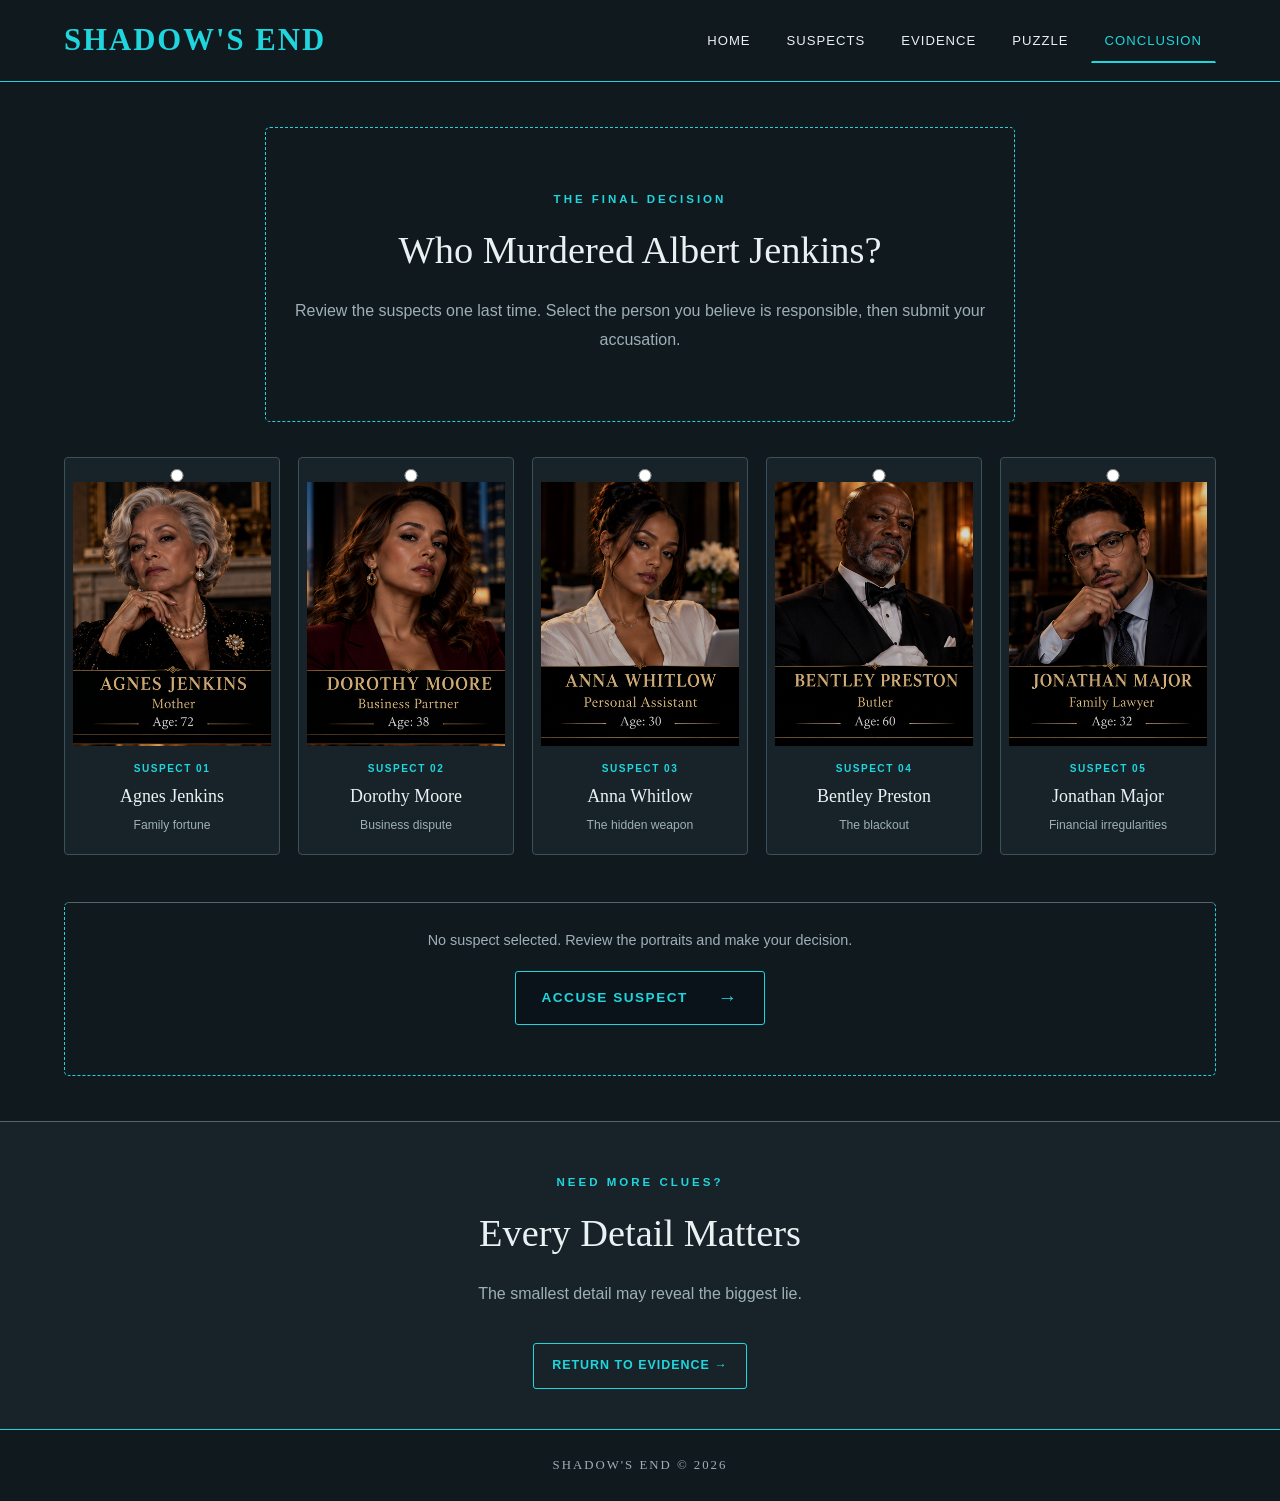
==== commit 0fe5ce88: "replaced the conclusion .css and added a bit of more text for readability. Also fixed a merge issue" ====
--- a/conclusion.html
+++ b/conclusion.html
@@ -1,170 +1,3 @@
-
-Cj
-cj_0544
-Invisible
-﻿
-Wildheart [Noir], 
- — 
-1:32 PM
-Did u work on any of them yet? Shouldnt be too hard to answer most. I dont have them pull up in front of me rn
-Cj
- — 
-1:33 PM
-Not really but I can work on em now
-Cj
- — 
-6:42 PM
-hey, i just got home im almost done with the questions. you wanna start recording at 730
-these are the questions im doing Your 8 presentation questions
-
-    Q3 #1 — Navigation: Walk through a visitor's path from the home page to a key detail page.
-    Q4 #1 — Semantic HTML: Show where semantic landmarks clarify the structure of a page.
-    Q7 #2 — CSS Interaction: How does a CSS-only reveal, hover, focus, or checked state work in your site?
-    Q10 #2 — Testing & Debugging: Describe a defect, the cause you traced, and the code change that fixed it.
-    Q11 #4 — Project Scope: If you did not pursue bonus credit, how did you prioritize core requirements instead?
-
-Mandatory Q12 questions — your part
-
-    Q12 #1: Trace one complete feature from its HTML structure through CSS selectors and assets to the final browser result. Which files connect it to the rest of the site?
-    Q12 #2: Show a bug you fixed, explain its root cause, and demonstrate or document the before-and-after result.
-    Q12 #5: Identify one fragile HTML or CSS pattern, propose specific refactor steps, and explain how you would test for visual and accessibility regressions.
-
-Wildheart [Noir], 
- — 
-6:46 PM
-let me try and fix up the website before we do. i wanna change the puzzle, add photos to the evidence.
-i can call now if we both wanna work on getting the last bit ready
-Cj
- — 
-6:47 PM
-yea sure 
-Wildheart started a call.
- — 
-6:51 PM
-Wildheart [Noir], 
- — 
-7:44 PM
-
-
-/* ==========================================
-   SHADOW'S END - FINAL VERDICT PAGE
-   ========================================== */
-
-.conclusion-page .verdict-main {
-
-message.txt
-12 KB
-
-<!DOCTYPE html>
-<html lang="en">
-
-<head>
-    <meta charset="UTF-8">
-    <meta name="viewport" content="width=device-width, initial-scale=1.0">
-
-    <title>Shadow's End - Final Verdict</title>
-
-    <link rel="stylesheet" href="styles.css">
-</head>
-
-<body class="conclusion-page">
-
-    <!-- Site Header and Navigation -->
-    <header class="site-header">
-
-        <a class="site-logo" href="index.html">SHADOW'S END</a>
-
-        <nav aria-label="Main navigation">
-            <a href="index.html">Home</a>
-            <a href="suspects.html">Suspects</a>
-            <a href="evidence.html">Evidence</a>
-            <a href="puzzle.html">Puzzle</a>
-            <a class="active" href="conclusion.html" aria-current="page">Conclusion</a>
-        </nav>
-
-    </header>
-
-    <main class="verdict-main">
-
-
-        <!-- Suspect Selection -->
-        <section class="verdict-investigation">
-
-            <div class="verdict-heading">
-                <p class="verdict-eyebrow">The Final Decision</p>
-
-                <h2>Who Murdered Albert Jenkins?</h2>
-
-                <p>
-                    Review the suspects one last time. Select the
-                    person you believe is responsible, then submit
-                    your accusation.
-                </p>
-            </div>
-
-            <form id="accusation-form">
-
-                <fieldset class="suspect-grid">
-
-                    <legend class="visually-hidden">
-                        Select the murderer
-                    </legend>
-
-                    <!-- Agnes Jenkins -->
-                    <label class="suspect-option" for="agnes">
-
-                        <input type="radio" id="agnes" name="murderer" value="agnes" required>
-
-                        <span class="suspect-portrait">
-                            <img src="images/agnes_jenkins.jpg" alt="Agnes Jenkins">
-
-                            <span class="selection-mark" aria-hidden="true">✓</span>
-                        </span>
-
-                        <span class="suspect-information">
-                            <span class="suspect-number">SUSPECT 01</span>
-                            <span class="suspect-name">Agnes Jenkins</span>
-                            <span class="suspect-hint">
-                                Family fortune
-                            </span>
-                        </span>
-
-                    </label>
-
-                    <!-- Dorothy Moore -->
-                    <label class="suspect-option" for="dorothy">
-
-                        <input type="radio" id="dorothy" name="murderer" value="dorothy">
-
-                        <span class="suspect-portrait">
-                            <img src="images/dorothy_moore.jpg" alt="Dorothy Moore">
-
-                            <span class="selection-mark" aria-hidden="true">✓</span>
-                        </span>
-
-                        <span class="suspect-information">
-                            <span class="suspect-number">SUSPECT 02</span>
-                            <span class="suspect-name">Dorothy Moore</span>
-                            <span class="suspect-hint">
-                                Business dispute
-                            </span>
-                        </span>
-
-                    </label>
-
-                    <!-- Anna Whitlow -->
-                    <label class="suspect-option" for="anna">
-
-... (219 lines left)
-
-message.txt
-12 KB
-Cj
- — 
-7:52 PM
-Image
-﻿
-
 <!DOCTYPE html>
 <html lang="en">
 
--- a/styles.css
+++ b/styles.css
@@ -1407,4 +1407,396 @@
         transition: none !important;
         scroll-behavior: auto !important;
     }
-}+}
+
+/* ==========================================
+   SHADOW'S END - FINAL VERDICT PAGE
+   ========================================== */
+
+.conclusion-page .verdict-main {
+    width: 100%;
+    max-width: none;
+    margin: 0;
+    background: #10191e;
+}
+
+/* Verdict introduction */
+.conclusion-page .verdict-hero {
+    margin: 0;
+    padding: 55px 6%;
+    text-align: center;
+    background:
+        linear-gradient(135deg,
+            rgba(8, 18, 24, 0.98),
+            rgba(24, 43, 52, 0.92));
+    border: none;
+    border-bottom: 1px solid var(--cyan);
+    border-radius: 0;
+}
+
+.conclusion-page .verdict-eyebrow {
+    color: var(--cyan);
+    font-size: 0.72rem;
+    font-weight: bold;
+    letter-spacing: 3px;
+    text-transform: uppercase;
+}
+
+.conclusion-page .verdict-hero h1 {
+    margin: 15px 0;
+    color: var(--text);
+    font-family: Georgia, "Times New Roman", serif;
+    font-size: clamp(2.3rem, 5vw, 3.8rem);
+    font-weight: normal;
+    letter-spacing: 2px;
+}
+
+.conclusion-page .verdict-hero>p:not(.verdict-eyebrow) {
+    max-width: 680px;
+    margin: 0 auto;
+    line-height: 1.9;
+}
+
+.conclusion-page .verdict-status {
+    display: flex;
+    justify-content: center;
+    flex-wrap: wrap;
+    gap: 12px;
+    margin-top: 25px;
+    color: var(--cyan);
+    font-size: 0.72rem;
+    letter-spacing: 1.5px;
+}
+
+.conclusion-page .status-divider {
+    color: var(--border);
+}
+
+/* Investigation area */
+.conclusion-page .verdict-investigation {
+    margin: 0;
+    padding: 45px 5%;
+    background: #10191e;
+    border: none;
+    border-radius: 0;
+}
+
+.conclusion-page .verdict-heading {
+    max-width: 750px;
+    margin: 0 auto 35px;
+    text-align: center;
+}
+
+.conclusion-page .verdict-heading h2,
+.conclusion-page .verdict-footer-prompt h2 {
+    margin: 10px 0;
+    color: var(--text);
+    font-family: Georgia, "Times New Roman", serif;
+    font-size: clamp(1.7rem, 3vw, 2.5rem);
+    font-weight: normal;
+}
+
+.conclusion-page .verdict-heading>p:last-child {
+    line-height: 1.8;
+}
+
+/* Reset the generic form and section styles */
+.conclusion-page #accusation-form {
+    max-width: none;
+    width: 100%;
+    margin: 0;
+}
+
+.conclusion-page .suspect-grid {
+    display: grid;
+    grid-template-columns: repeat(5, minmax(0, 1fr));
+    gap: 18px;
+    min-width: 0;
+    margin: 0;
+    padding: 0;
+    border: none;
+}
+
+/* Hide the fieldset legend visually but keep it accessible */
+.conclusion-page .visually-hidden {
+    position: absolute;
+    width: 1px;
+    height: 1px;
+    padding: 0;
+    margin: -1px;
+    overflow: hidden;
+    clip: rect(0, 0, 0, 0);
+    white-space: nowrap;
+    border: 0;
+}
+
+/* Each suspect is a clickable portrait card */
+.conclusion-page .suspect-option {
+    position: relative;
+    display: flex;
+    flex-direction: column;
+    min-width: 0;
+    padding: 8px;
+    overflow: hidden;
+
+    background: #172329;
+    border: 1px solid #3c505a;
+    border-radius: 4px;
+
+    cursor: pointer;
+
+    transition:
+        transform 0.25s ease,
+        border-color 0.25s ease,
+        background-color 0.25s ease,
+        box-shadow 0.25s ease;
+}
+
+.conclusion-page .suspect-option:hover {
+    transform: translateY(-5px);
+    border-color: var(--cyan);
+    background: #1b2b33;
+}
+
+
+
+/* Portrait area */
+.conclusion-page .suspect-portrait {
+    position: relative;
+    display: block;
+    width: 100%;
+    aspect-ratio: 3 / 4;
+    overflow: hidden;
+    background: #0b1419;
+}
+
+.conclusion-page .suspect-portrait img {
+    display: block;
+    width: 100%;
+    height: 100%;
+    object-fit: cover;
+    object-position: center top;
+
+    filter: brightness(0.83) contrast(1.04);
+
+    transition:
+        transform 0.4s ease,
+        filter 0.4s ease;
+}
+
+.conclusion-page .suspect-option:hover .suspect-portrait img,
+.conclusion-page .suspect-option:focus-within .suspect-portrait img {
+    transform: scale(1.04);
+    filter: brightness(1) contrast(1.04);
+}
+
+
+
+/* Highlight the selected suspect */
+.conclusion-page .suspect-option:has(input:checked) {
+    border: 2px solid var(--cyan);
+    padding: 7px;
+    background: #1d333c;
+    box-shadow: 0 0 20px rgba(32, 214, 222, 0.12);
+}
+
+.conclusion-page .suspect-option:has(input:checked) .selection-mark {
+    opacity: 1;
+    transform: scale(1);
+}
+
+/* Keyboard selection indicator */
+.conclusion-page .suspect-option:focus-within {
+    outline: 2px solid var(--cyan);
+    outline-offset: 4px;
+}
+
+/* Suspect names and details */
+.conclusion-page .suspect-information {
+    display: flex;
+    flex-direction: column;
+    gap: 7px;
+    padding: 15px 8px 12px;
+    text-align: center;
+}
+
+.conclusion-page .suspect-number {
+    color: var(--cyan);
+    font-size: 0.63rem;
+    font-weight: bold;
+    letter-spacing: 1.5px;
+}
+
+.conclusion-page .suspect-name {
+    color: var(--text);
+    font-family: Georgia, "Times New Roman", serif;
+    font-size: clamp(0.9rem, 1.4vw, 1.15rem);
+    line-height: 1.4;
+    overflow-wrap: anywhere;
+}
+
+.conclusion-page .suspect-hint {
+    color: var(--muted);
+    font-size: 0.76rem;
+    line-height: 1.5;
+}
+
+/* Accusation controls */
+.conclusion-page .accusation-controls {
+    display: flex;
+    flex-direction: column;
+    align-items: center;
+    gap: 18px;
+    margin-top: 35px;
+    padding-top: 25px;
+    border-top: 1px solid var(--border);
+}
+
+.conclusion-page #selection-prompt {
+    margin: 0;
+    color: var(--muted);
+    text-align: center;
+    font-size: 0.9rem;
+    line-height: 1.7;
+}
+
+.conclusion-page .accuse-button {
+    display: inline-flex;
+    align-items: center;
+    justify-content: center;
+    gap: 30px;
+
+    min-width: 250px;
+    margin: 0;
+    padding: 15px 24px;
+
+    color: var(--cyan);
+    background: rgba(8, 18, 24, 0.8);
+    border: 1px solid var(--cyan);
+    border-radius: 3px;
+
+    font-size: 0.85rem;
+    font-weight: bold;
+    letter-spacing: 1.5px;
+    text-transform: uppercase;
+
+    transition:
+        background-color 0.25s ease,
+        color 0.25s ease,
+        transform 0.25s ease,
+        box-shadow 0.25s ease;
+}
+
+.conclusion-page .accuse-button span {
+    font-size: 1.2rem;
+}
+
+.conclusion-page .accuse-button:hover {
+    color: #10191e;
+    background: var(--cyan);
+    transform: translateY(-3px);
+    box-shadow: 0 0 22px rgba(32, 214, 222, 0.2);
+}
+
+/* Verdict results */
+.conclusion-page .verdict-result[hidden] {
+    display: none !important;
+}
+
+.conclusion-page .verdict-result {
+    max-width: 800px;
+    margin: 40px auto 0;
+    padding: 35px;
+    border-radius: 4px;
+    text-align: center;
+    animation: verdict-appear 0.35s ease;
+}
+
+.conclusion-page .solved-result {
+    background: #142b29;
+    border: 1px solid #49cba3;
+    border-top: 3px solid #49cba3;
+}
+
+.conclusion-page .unsolved-result {
+    background: #302323;
+    border: 1px solid #c87575;
+    border-top: 3px solid #c87575;
+}
+
+.conclusion-page .verdict-result .result-eyebrow {
+    font-size: 0.7rem;
+    letter-spacing: 2px;
+    text-transform: uppercase;
+}
+
+.conclusion-page .solved-result .result-eyebrow,
+.conclusion-page .solved-result h2 {
+    color: #49cba3;
+}
+
+.conclusion-page .unsolved-result .result-eyebrow,
+.conclusion-page .unsolved-result h2 {
+    color: #ffaaaa;
+}
+
+.conclusion-page .verdict-result h2 {
+    margin: 10px 0 18px;
+    font-family: Georgia, "Times New Roman", serif;
+    font-size: clamp(1.8rem, 4vw, 2.7rem);
+    letter-spacing: 2px;
+}
+
+.conclusion-page .verdict-result p:not(.result-eyebrow) {
+    max-width: 650px;
+    margin: 14px auto;
+    line-height: 1.9;
+}
+
+.conclusion-page .verdict-result .result-lead {
+    color: var(--text);
+    font-size: 1.15rem;
+    font-weight: bold;
+}
+
+/* Reusable navigation link */
+.conclusion-page .verdict-link {
+    display: inline-block;
+    margin-top: 18px;
+    padding: 12px 18px;
+
+    color: var(--cyan);
+    background: transparent;
+    border: 1px solid var(--cyan);
+    border-radius: 3px;
+
+    font-size: 0.78rem;
+    font-weight: bold;
+    letter-spacing: 1px;
+    text-decoration: none;
+    text-transform: uppercase;
+
+    transition:
+        background-color 0.25s ease,
+        color 0.25s ease;
+}
+
+.conclusion-page .verdict-link:hover {
+    color: #10191e;
+    background: var(--cyan);
+}
+
+/* Bottom prompt */
+.conclusion-page .verdict-footer-prompt {
+    margin: 0;
+    padding: 40px 6%;
+    text-align: center;
+    background: #172329;
+    border: none;
+    border-top: 1px solid var(--border);
+    border-radius: 0;
+}
+
+.conclusion-page .verdict-footer-prompt>p:not(.verdict-eyebrow) {
+    line-height: 1.8;
+}
